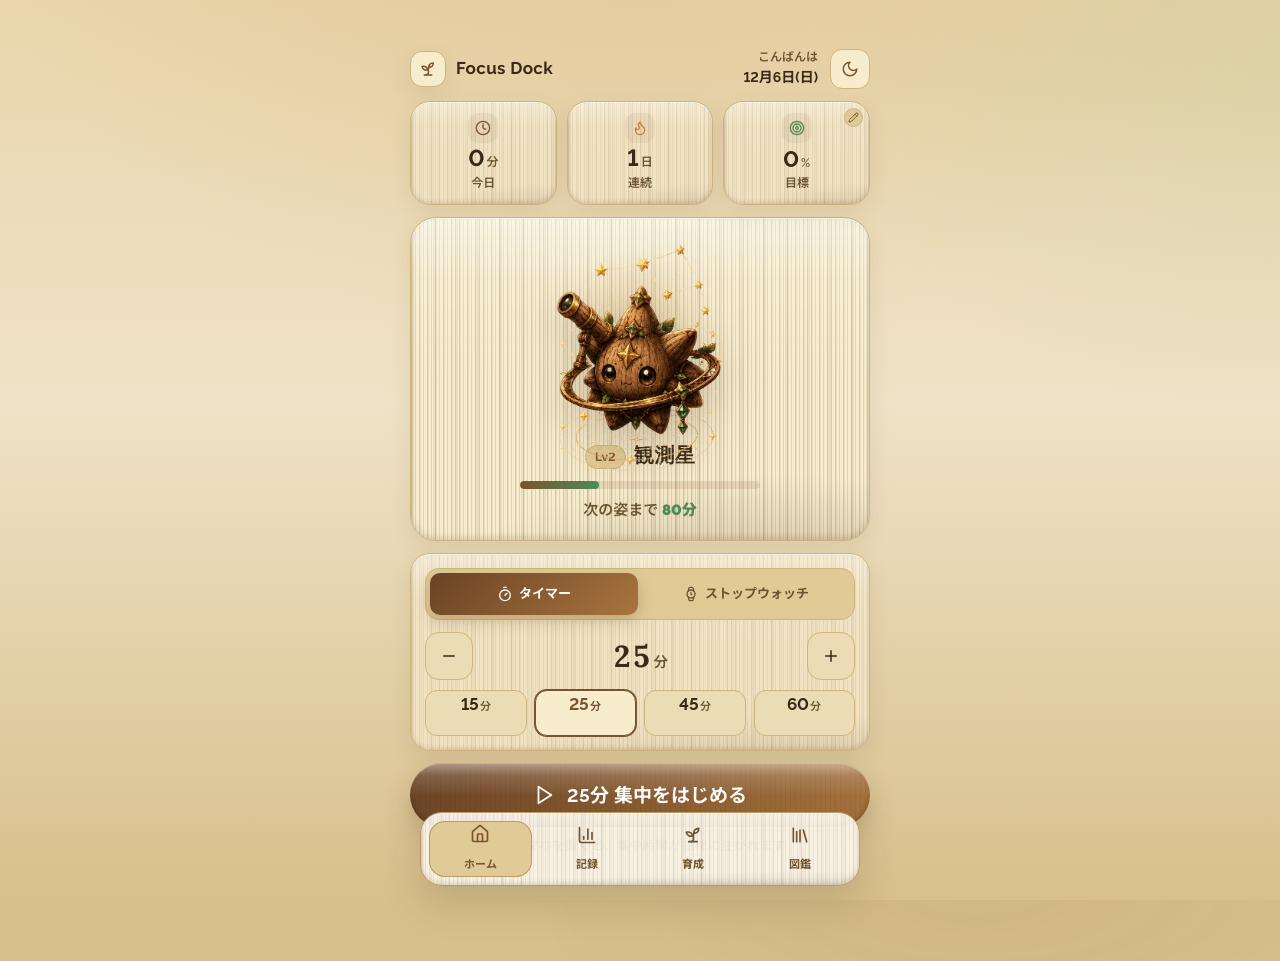
==== focus-dock/index.html @ 152afb9d "Publish Focus Dock" ====
<!doctype html>
<html lang="ja" data-theme="light">
  <head>
    <meta charset="UTF-8" />
    <meta name="viewport" content="width=device-width, initial-scale=1.0, viewport-fit=cover" />
    <meta name="theme-color" content="#F1E6CE" />
    <meta name="color-scheme" content="light" />
    <meta name="description" content="集中するほど相棒が育つ、夜の集中ドック。スマホを置いて、静かな25分をはじめよう。" />
    <title>Focus Dock — 集中するほど、相棒は育つ。</title>
    <script type="module" crossorigin src="./assets/index-DIjpQzdr.js"></script>
    <link rel="stylesheet" crossorigin href="./assets/index-D_54tOlh.css">
  </head>
  <body>
    <div id="root"></div>
  </body>
</html>
---- focus-dock/assets/index-D_54tOlh.css ----
@import"https://fonts.googleapis.com/css2?family=Lora:wght@500;600;700&family=Raleway:wght@400;500;600;700&family=Noto+Sans+JP:wght@400;500;700&display=swap";/*! tailwindcss v4.3.0 | MIT License | https://tailwindcss.com */@layer properties{@supports (((-webkit-hyphens:none)) and (not (margin-trim:inline))) or ((-moz-orient:inline) and (not (color:rgb(from red r g b)))){*,:before,:after,::backdrop{--tw-rotate-x:initial;--tw-rotate-y:initial;--tw-rotate-z:initial;--tw-skew-x:initial;--tw-skew-y:initial;--tw-border-style:solid;--tw-shadow:0 0 #0000;--tw-shadow-color:initial;--tw-shadow-alpha:100%;--tw-inset-shadow:0 0 #0000;--tw-inset-shadow-color:initial;--tw-inset-shadow-alpha:100%;--tw-ring-color:initial;--tw-ring-shadow:0 0 #0000;--tw-inset-ring-color:initial;--tw-inset-ring-shadow:0 0 #0000;--tw-ring-inset:initial;--tw-ring-offset-width:0px;--tw-ring-offset-color:#fff;--tw-ring-offset-shadow:0 0 #0000}}}@layer theme{:root,:host{--font-mono:ui-monospace, SFMono-Regular, Menlo, Monaco, Consolas, "Liberation Mono", "Courier New", monospace;--default-mono-font-family:var(--font-mono)}}@layer base{*,:after,:before,::backdrop{box-sizing:border-box;border:0 solid;margin:0;padding:0}::file-selector-button{box-sizing:border-box;border:0 solid;margin:0;padding:0}html,:host{-webkit-text-size-adjust:100%;-moz-tab-size:4;tab-size:4;font-feature-settings:normal;font-variation-settings:normal;-webkit-tap-highlight-color:transparent;font-family:Raleway,Noto Sans JP,sans-serif;line-height:1.5}hr{height:0;color:inherit;border-top-width:1px}abbr:where([title]){-webkit-text-decoration:underline dotted;text-decoration:underline dotted}h1,h2,h3,h4,h5,h6{font-size:inherit;font-weight:inherit}a{color:inherit;-webkit-text-decoration:inherit;text-decoration:inherit}b,strong{font-weight:bolder}code,kbd,samp,pre{font-family:var(--default-mono-font-family,ui-monospace, SFMono-Regular, Menlo, Monaco, Consolas, "Liberation Mono", "Courier New", monospace);font-feature-settings:var(--default-mono-font-feature-settings,normal);font-variation-settings:var(--default-mono-font-variation-settings,normal);font-size:1em}small{font-size:80%}sub,sup{vertical-align:baseline;font-size:75%;line-height:0;position:relative}sub{bottom:-.25em}sup{top:-.5em}table{text-indent:0;border-color:inherit;border-collapse:collapse}:-moz-focusring{outline:auto}progress{vertical-align:baseline}summary{display:list-item}ol,ul,menu{list-style:none}img,svg,video,canvas,audio,iframe,embed,object{vertical-align:middle;display:block}img,video{max-width:100%;height:auto}button,input,select,optgroup,textarea{font:inherit;font-feature-settings:inherit;font-variation-settings:inherit;letter-spacing:inherit;color:inherit;opacity:1;background-color:#0000;border-radius:0}::file-selector-button{font:inherit;font-feature-settings:inherit;font-variation-settings:inherit;letter-spacing:inherit;color:inherit;opacity:1;background-color:#0000;border-radius:0}:where(select:is([multiple],[size])) optgroup{font-weight:bolder}:where(select:is([multiple],[size])) optgroup option{padding-inline-start:20px}::file-selector-button{margin-inline-end:4px}::placeholder{opacity:1}@supports (not ((-webkit-appearance:-apple-pay-button))) or (contain-intrinsic-size:1px){::placeholder{color:currentColor}@supports (color:color-mix(in lab,red,red)){::placeholder{color:color-mix(in oklab,currentcolor 50%,transparent)}}}textarea{resize:vertical}::-webkit-search-decoration{-webkit-appearance:none}::-webkit-date-and-time-value{min-height:1lh;text-align:inherit}::-webkit-datetime-edit{display:inline-flex}::-webkit-datetime-edit-fields-wrapper{padding:0}::-webkit-datetime-edit{padding-block:0}::-webkit-datetime-edit-year-field{padding-block:0}::-webkit-datetime-edit-month-field{padding-block:0}::-webkit-datetime-edit-day-field{padding-block:0}::-webkit-datetime-edit-hour-field{padding-block:0}::-webkit-datetime-edit-minute-field{padding-block:0}::-webkit-datetime-edit-second-field{padding-block:0}::-webkit-datetime-edit-millisecond-field{padding-block:0}::-webkit-datetime-edit-meridiem-field{padding-block:0}::-webkit-calendar-picker-indicator{line-height:1}:-moz-ui-invalid{box-shadow:none}button,input:where([type=button],[type=reset],[type=submit]){-webkit-appearance:button;-moz-appearance:button;appearance:button}::file-selector-button{-webkit-appearance:button;-moz-appearance:button;appearance:button}::-webkit-inner-spin-button{height:auto}::-webkit-outer-spin-button{height:auto}[hidden]:where(:not([hidden=until-found])){display:none!important}}@layer components;@layer utilities{.fixed{position:fixed}.grid{display:grid}.hidden{display:none}.transform{transform:var(--tw-rotate-x,) var(--tw-rotate-y,) var(--tw-rotate-z,) var(--tw-skew-x,) var(--tw-skew-y,)}.border{border-style:var(--tw-border-style);border-width:1px}.shadow{--tw-shadow:0 1px 3px 0 var(--tw-shadow-color,#0000001a), 0 1px 2px -1px var(--tw-shadow-color,#0000001a);box-shadow:var(--tw-inset-shadow),var(--tw-inset-ring-shadow),var(--tw-ring-offset-shadow),var(--tw-ring-shadow),var(--tw-shadow)}.ring{--tw-ring-shadow:var(--tw-ring-inset,) 0 0 0 calc(1px + var(--tw-ring-offset-width)) var(--tw-ring-color,currentcolor);box-shadow:var(--tw-inset-shadow),var(--tw-inset-ring-shadow),var(--tw-ring-offset-shadow),var(--tw-ring-shadow),var(--tw-shadow)}}:root{color-scheme:light;--bg-top:#e9d6ac;--bg-bottom:#d7c08c;--color-background:#e3d0a2;--color-foreground:#3a2916;--color-muted-foreground:#6c5530;--color-primary:#7c5230;--color-primary-strong:#694325;--color-on-primary:#fff;--color-secondary:#a9743e;--color-accent:#4e8b57;--color-warm:#c8842e;--color-card:#f1e3c2;--color-muted:#e0cb97;--color-surface:#ecdcb6;--color-surface-strong:#f7eccc;--color-border:#cdb47c;--color-border-strong:#b89b62;--color-destructive:#bf4a2e;--color-ring:#7c5230;--card-sheen:#ffffff8c;--carve-shadow:#4a341e29;--wood-gloss:linear-gradient(180deg, #ffffff75 0%, #ffffff26 20%, #fff0 52%);--wood-grain:linear-gradient(180deg, #ffffff4d 0%, #ffffff0f 22%, transparent 48%), repeating-linear-gradient(90deg, #65432117 0 1px, transparent 1px 4px), repeating-linear-gradient(90deg, #6543210d 0 2px, transparent 2px 9px), repeating-linear-gradient(90deg, #78522d0d 0 3px, transparent 3px 20px), radial-gradient(150% 55% at 22% -12%, #fffcf424, transparent 55%), radial-gradient(130% 62% at 86% 114%, #56381a2e, transparent 55%);--wood-grain-strong:linear-gradient(180deg, #ffffff6b 0%, #ffffff1c 20%, transparent 50%), repeating-linear-gradient(90deg, #65432124 0 1px, transparent 1px 4px), repeating-linear-gradient(90deg, #65432114 0 2px, transparent 2px 8px), repeating-linear-gradient(90deg, #78522d17 0 3px, transparent 3px 22px), radial-gradient(160% 55% at 25% -10%, #fffcf42e, transparent 55%), radial-gradient(130% 62% at 80% 114%, #56381a3d, transparent 55%);--tint:#7c523014;--track:#7c523021;--glow-primary:#7c52302e;--glow-accent:#4e8b5738;--glow-warm:#c8842e38;--shadow-soft:0 16px 40px #4a341e2e;--shadow-card:0 8px 22px #5c42261a;--shadow-cta:0 12px 26px #7c523052;--radius-pill:999px;--radius-lg:20px;--radius-xl:26px}[data-theme=dark]{color-scheme:dark;--bg-top:#2a2017;--bg-bottom:#150f09;--color-background:#1c150d;--color-foreground:#f3e7cf;--color-muted-foreground:#bca784;--color-primary:#cfa265;--color-primary-strong:#a9743e;--color-on-primary:#fff;--color-secondary:#c68f4e;--color-accent:#74c06e;--color-warm:#e2a845;--color-card:#2b2117;--color-muted:#342819;--color-surface:#261d14;--color-surface-strong:#38291a;--color-border:#dcb97829;--color-border-strong:#dcb9784d;--color-destructive:#e0734f;--color-ring:#cfa265;--card-sheen:#ffffff0d;--carve-shadow:#0000006b;--wood-gloss:linear-gradient(180deg, #ffeecd3d 0%, #ffeecd14 20%, #ffeecd00 52%);--wood-grain:linear-gradient(180deg, #fff0d21f 0%, #fff0d208 22%, transparent 48%), repeating-linear-gradient(90deg, #e1be7d17 0 1px, transparent 1px 4px), repeating-linear-gradient(90deg, #e1be7d0d 0 2px, transparent 2px 9px), repeating-linear-gradient(90deg, #ebc88c0d 0 3px, transparent 3px 20px), radial-gradient(150% 55% at 22% -12%, #ffe4af14, transparent 55%), radial-gradient(130% 62% at 86% 114%, #00000057, transparent 55%);--wood-grain-strong:linear-gradient(180deg, #fff0d22e 0%, #fff0d20d 20%, transparent 50%), repeating-linear-gradient(90deg, #e1be7d21 0 1px, transparent 1px 4px), repeating-linear-gradient(90deg, #e1be7d14 0 2px, transparent 2px 8px), repeating-linear-gradient(90deg, #ebc88c14 0 3px, transparent 3px 22px), radial-gradient(160% 55% at 25% -10%, #ffe4af21, transparent 55%), radial-gradient(130% 62% at 80% 114%, #00000070, transparent 55%);--tint:#dcb9781a;--track:#dcb97824;--glow-primary:#cfa2653d;--glow-accent:#74c06e42;--glow-warm:#e2a84547;--shadow-soft:0 18px 44px #00000085;--shadow-card:0 10px 26px #0006;--shadow-cta:0 14px 30px #00000075}[data-theme=dark] body{background:radial-gradient(1100px 760px at 50% -12%,#785a324d,transparent 60%),radial-gradient(820px 620px at 100% 6%,#506e4629,transparent 58%),linear-gradient(180deg,var(--bg-top) 0%,#1a130c 45%,var(--bg-bottom) 100%)}[data-theme=dark] body:before{opacity:.55}[data-theme=dark] body:after{opacity:.72;background-image:repeating-linear-gradient(90deg,#0000004d 0,#0000004d 1.5px,#dcb9780d 1.5px,#dcb9780d 3px,#0000 3px,#0000 96px),repeating-linear-gradient(90deg,#dcb9780d 0,#dcb9780d 1px,#0000 1px,#0000 6px),repeating-linear-gradient(90deg,#dcb97808 0,#dcb97808 2px,#0000 2px,#0000 15px)}[data-theme=dark] .image-creature img{filter:drop-shadow(0 12px 22px #0000008c) drop-shadow(0 0 16px var(--glow-warm))}[data-theme=dark] .bottom-nav{background-color:#2b2117e6}[data-theme=dark] .reveal-overlay{background:radial-gradient(120% 120% at 50% 36%,#2f2417,#1a130b 60%,#120d07)}[data-theme=dark] .completion-overlay{background:radial-gradient(120% 120% at 50% 36%,#20281a,#161a0e 60%,#100c06)}[data-theme=dark] .silhouette img{filter:brightness(0)invert();opacity:.5}*{box-sizing:border-box}html{background:var(--bg-bottom);color:var(--color-foreground);text-rendering:geometricprecision;-webkit-font-smoothing:antialiased;font-variant-numeric:lining-nums;font-family:Raleway,Noto Sans JP,sans-serif;line-height:1.55}h1,h2,.focus-timer,.feature-value,.duration-value strong,.completion-amount{font-variant-numeric:lining-nums tabular-nums}body{min-width:320px;min-height:100dvh;color:var(--color-foreground);background:radial-gradient(1100px 760px at 50% -12%,#c8965033,transparent 60%),radial-gradient(820px 620px at 100% 6%,#78a05a1f,transparent 58%),linear-gradient(180deg,var(--bg-top) 0%,#efe2c6 45%,var(--bg-bottom) 100%);background-attachment:fixed;margin:0}body:before{content:"";z-index:-2;pointer-events:none;filter:blur(30px);opacity:.7;background:radial-gradient(40% 38% at 18% 24%,#4e8b5729,#0000 70%),radial-gradient(36% 34% at 84% 16%,#c8842e2e,#0000 70%),radial-gradient(42% 42% at 72% 86%,#7c52301f,#0000 72%);animation:24s ease-in-out infinite alternate auroraDrift;position:fixed;top:-10%;right:-10%;bottom:-10%;left:-10%}body:after{content:"";z-index:-1;pointer-events:none;opacity:.85;background-image:repeating-linear-gradient(90deg,#4a30181a 0,#4a30181a 1.5px,#ffffff0d 1.5px,#ffffff0d 3px,#0000 3px,#0000 96px),repeating-linear-gradient(90deg,#6e4b280d 0,#6e4b280d 1px,#0000 1px,#0000 6px),repeating-linear-gradient(90deg,#6e4b2808 0,#6e4b2808 2px,#0000 2px,#0000 15px);position:fixed;top:0;right:0;bottom:0;left:0}button{font:inherit;color:inherit}button:focus-visible{outline:3px solid var(--color-ring);outline-offset:3px}.app-shell,.focus-home{width:100%;min-height:100svh;color:var(--color-foreground);padding:max(18px,env(safe-area-inset-top)) max(18px,env(safe-area-inset-right)) max(104px,calc(86px + env(safe-area-inset-bottom))) max(18px,env(safe-area-inset-left));position:relative}.screen-stack{max-width:460px;margin:0 auto}.home-layout{grid-template-rows:auto auto 1fr auto auto;gap:12px;min-height:calc(100svh - 240px);display:grid}.top-bar{justify-content:space-between;align-items:center;padding-top:4px;display:flex}.brand{align-items:center;gap:10px;display:inline-flex}.brand-mark{width:36px;height:36px;color:var(--color-primary);background:var(--color-surface-strong);border:1px solid var(--color-border);box-shadow:var(--shadow-card);border-radius:12px;place-items:center;display:grid}.brand-name{letter-spacing:.02em;font-size:1.0625rem;font-weight:700}.top-actions{align-items:center;gap:12px;display:inline-flex}.theme-toggle{cursor:pointer;border:1px solid var(--color-border);background:var(--color-surface-strong);width:40px;height:40px;color:var(--color-primary);border-radius:12px;flex-shrink:0;place-items:center;transition:transform .18s cubic-bezier(.16,1,.3,1),background-color .18s,border-color .18s;display:grid}.theme-toggle:active{transform:scale(.94)}.top-greeting{text-align:right;justify-items:end;gap:1px;display:grid}.top-greeting span{color:var(--color-muted-foreground);font-size:.75rem;font-weight:600}.top-greeting strong{color:var(--color-foreground);font-variant-numeric:lining-nums tabular-nums;font-size:.875rem;font-weight:700}.eyebrow,.stage-caption{color:var(--color-primary);letter-spacing:.16em;text-transform:uppercase;margin:0;font-size:.75rem;font-weight:700}.hero-copy{padding-top:2px}h1,h2{color:var(--color-foreground);letter-spacing:.01em;margin:0;font-family:Lora,serif;line-height:1.18}h1{font-size:clamp(1.85rem,8vw,2.6rem);font-weight:600}h2{font-size:1.4rem;font-weight:600}.page-section{gap:18px;max-width:460px;margin:0 auto;display:grid}.page-head{gap:6px;padding-top:4px;display:grid}.page-title{font-size:clamp(1.6rem,7vw,2.1rem)}.metric,.stat-block,.feature-card,.chart-card,.history-card,.hero-stage,.empty-state,.family-tab,.stage-node{border:1px solid var(--color-border);border-radius:var(--radius-lg);background-color:var(--color-card);background-image:var(--wood-grain);box-shadow:var(--shadow-card),inset 0 1px 0 var(--card-sheen),inset 0 -2px 4px var(--carve-shadow)}.hero-stage{border-radius:var(--radius-xl);background-color:var(--color-surface-strong);background-image:var(--wood-grain-strong);box-shadow:var(--shadow-card),inset 0 1px 0 var(--card-sheen),inset 0 -3px 6px var(--carve-shadow);align-content:center;justify-items:center;gap:14px;padding:20px 18px 18px;display:grid}.home-layout .hero-stage{min-height:226px}.hero-creature-wrap{place-items:center;padding:6px 0 14px;display:grid;position:relative}.hero-glow{z-index:0;background:radial-gradient(closest-side,var(--glow-warm),transparent 72%);filter:blur(8px);opacity:.8;border-radius:50%;animation:6s ease-in-out infinite glowPulse;position:absolute;top:-6%;right:-10%;bottom:8%;left:-10%}.hero-creature-wrap .creature{z-index:1;position:relative}.dock-pedestal{z-index:0;background:radial-gradient(closest-side,#7c52304d,#7c523000 70%);border-radius:50%;width:64%;height:26px;position:absolute;bottom:0;left:50%;transform:translate(-50%)}.dock-pedestal:after{content:"";border:1px solid #7c523052;border-radius:50%;width:78%;height:10px;position:absolute;top:50%;left:50%;transform:translate(-50%,-50%)}.stage-info{text-align:center;justify-items:center;gap:10px;width:100%;display:grid}.stage-info .stage-caption{letter-spacing:.02em;text-transform:none;color:var(--color-foreground);font-family:Lora,serif;font-size:1.25rem;font-weight:600}.stage-progress-meta{color:var(--color-muted-foreground);margin:0;font-size:.9375rem;font-weight:600}.stage-progress-meta strong{color:var(--color-accent);font-variant-numeric:lining-nums tabular-nums}.stage-tone{color:var(--color-muted-foreground);opacity:.9;margin:2px 0 0;font-size:.8125rem}.progress-bar{border-radius:var(--radius-pill);background:var(--track);width:min(100%,240px);height:8px;overflow:hidden}.progress-bar>span{border-radius:inherit;background:linear-gradient(90deg,var(--color-primary),var(--color-accent));height:100%;transition:width .6s cubic-bezier(.16,1,.3,1);display:block}.metric-row{grid-template-columns:repeat(3,minmax(0,1fr));gap:10px;display:grid}.metric{text-align:center;align-content:center;justify-items:center;gap:4px;min-height:82px;padding:11px 8px;display:grid}.metric-icon{background:var(--tint);border-radius:10px;place-items:center;width:30px;height:30px;display:grid}.metric strong{color:var(--color-foreground);font-variant-numeric:lining-nums tabular-nums;font-size:1.45rem;font-weight:700;line-height:1}.metric strong small{color:var(--color-muted-foreground);margin-left:2px;font-size:.75rem;font-weight:600}.metric-label{color:var(--color-muted-foreground);font-size:.75rem;font-weight:600}.metric[data-tone=cool] .metric-icon{color:var(--color-primary)}.metric[data-tone=warm] .metric-icon{color:var(--color-warm)}.metric[data-tone=mint] .metric-icon{color:var(--color-accent)}.metric-editable{cursor:pointer;font:inherit;color:var(--color-foreground);transition:transform .18s cubic-bezier(.16,1,.3,1),border-color .18s,box-shadow .18s;position:relative}.metric-editable:active{transform:scale(.97)}.metric-edit{background:var(--color-muted);border:1px solid var(--color-border);width:19px;height:19px;color:var(--color-muted-foreground);border-radius:50%;place-items:center;display:grid;position:absolute;top:6px;right:6px}.goal-stepper{margin-top:2px}.cta-block{justify-items:center;gap:10px;display:grid}.primary-cta,.secondary-action,.danger-action,.confirm-primary,.quiet-end,.nav-button,.icon-close,.family-tab{cursor:pointer;border:0;transition:transform .2s cubic-bezier(.16,1,.3,1),background-color .2s,box-shadow .2s,border-color .2s}.primary-cta{border-radius:var(--radius-pill);background-color:var(--color-primary-strong);background-image:var(--wood-gloss),repeating-linear-gradient(90deg,#0000000d 0 1px,transparent 1px 5px),linear-gradient(135deg,var(--color-primary-strong),var(--color-secondary));width:100%;min-height:64px;color:var(--color-on-primary);box-shadow:var(--shadow-cta),inset 0 1px #ffffff40,inset 0 -3px 5px #00000038;justify-content:center;align-items:center;gap:12px;font-size:1.1875rem;font-weight:700;display:inline-flex}.primary-cta:active{box-shadow:var(--shadow-card),inset 0 3px 7px #00000052;transform:scale(.98)}.cta-hint{color:var(--color-muted-foreground);align-items:center;gap:6px;margin:0;font-size:.8125rem;font-weight:500;display:inline-flex}.cta-hint svg{color:var(--color-warm)}.focus-home{text-align:center;max-width:520px;padding-bottom:max(24px,env(safe-area-inset-bottom));grid-template-rows:auto 1fr auto;align-items:center;gap:16px;margin:0 auto;display:grid}.focus-top{gap:4px;padding-top:8px;display:grid}.focus-caption{color:var(--color-foreground);margin:0;font-family:Lora,serif;font-size:1.25rem;font-weight:600}.focus-sub{color:var(--color-muted-foreground);margin:0;font-size:.875rem}.focus-center{align-content:center;justify-items:center;gap:22px;display:grid}.focus-creature{place-items:center;display:grid;position:relative}.focus-creature .hero-glow{top:-8%;right:-8%;bottom:-8%;left:-8%}.progress-ring{aspect-ratio:1;width:min(74vw,300px);position:relative}.progress-ring svg{width:100%;height:100%;display:block}.ring-track{stroke:var(--track)}.ring-value{transition:stroke-dashoffset .9s cubic-bezier(.16,1,.3,1)}.progress-ring-center{align-content:center;justify-items:center;gap:2px;display:grid;position:absolute;top:0;right:0;bottom:0;left:0}.focus-remaining-label{letter-spacing:.18em;text-transform:uppercase;color:var(--color-muted-foreground);font-size:.8125rem;font-weight:600}.focus-timer{font-variant-numeric:lining-nums tabular-nums;letter-spacing:.01em;color:var(--color-foreground);font-size:clamp(3rem,17vw,5.25rem);font-weight:700;line-height:1}.focus-total{color:var(--color-muted-foreground);font-variant-numeric:lining-nums tabular-nums;font-size:.9375rem;font-weight:600}.focus-foot{justify-items:center;gap:14px;display:grid}.focus-meta{border-radius:var(--radius-pill);background:var(--color-card);border:1px solid var(--color-border);color:var(--color-muted-foreground);font-variant-numeric:lining-nums tabular-nums;align-items:center;gap:8px;padding:8px 16px;font-size:.9375rem;font-weight:600;display:inline-flex}.focus-meta svg{color:var(--color-primary)}.focus-meta strong{color:var(--color-accent)}.quiet-end{border-radius:var(--radius-pill);border:1px solid var(--color-border-strong);min-height:48px;color:var(--color-foreground);background:0 0;align-items:center;gap:8px;padding:0 22px;font-weight:700;display:inline-flex}.quiet-end:active{transform:scale(.97)}.modal-scrim{z-index:40;-webkit-backdrop-filter:blur(4px);background:#2d201475;align-items:end;padding:16px;animation:.2s ease-out scrimIn;display:grid;position:fixed;top:0;right:0;bottom:0;left:0}.confirm-sheet{border-radius:var(--radius-xl);background-color:var(--color-card);background-image:var(--wood-grain-strong);border:1px solid var(--color-border-strong);width:min(100%,460px);box-shadow:var(--shadow-soft),inset 0 1px 0 var(--card-sheen),inset 0 -3px 6px var(--carve-shadow);gap:22px;margin:0 auto;padding:28px 22px 22px;animation:.28s cubic-bezier(.16,1,.3,1) sheetIn;display:grid;position:relative}.sheet-kicker{color:var(--color-primary);letter-spacing:.04em;margin:0 0 8px;font-size:.8125rem;font-weight:700}.confirm-title{font-size:1.3rem}.icon-close{border-radius:var(--radius-pill);background:var(--color-muted);border:1px solid var(--color-border);width:40px;height:40px;color:var(--color-foreground);place-items:center;display:grid;position:absolute;top:14px;right:14px}.confirm-actions{gap:10px;display:grid}.secondary-action,.danger-action{border-radius:16px;min-height:54px;font-size:1rem;font-weight:700}.secondary-action{background:var(--color-muted);border:1px solid var(--color-border);color:var(--color-foreground)}.danger-action{background:var(--color-destructive);color:#fff}.confirm-primary{background:linear-gradient(135deg,var(--color-primary-strong),var(--color-secondary));color:#fff;min-height:54px;box-shadow:var(--shadow-cta);border-radius:16px;justify-content:center;align-items:center;gap:8px;font-size:1rem;font-weight:700;display:inline-flex}.secondary-action:active,.danger-action:active,.confirm-primary:active{transform:scale(.98)}.toast{left:50%;top:max(16px,calc(env(safe-area-inset-top) + 8px));z-index:50;border-radius:var(--radius-pill);background:var(--color-card);border:1px solid var(--color-border-strong);max-width:min(92vw,420px);box-shadow:var(--shadow-soft);color:var(--color-foreground);text-align:center;align-items:center;gap:10px;padding:12px 18px;font-size:.9375rem;font-weight:600;animation:.32s cubic-bezier(.16,1,.3,1) toastIn;display:inline-flex;position:fixed;transform:translate(-50%)}.toast svg{color:var(--color-accent);flex-shrink:0}.toast strong{color:var(--color-accent);font-variant-numeric:lining-nums tabular-nums}@keyframes toastIn{0%{opacity:0;transform:translate(-50%)translateY(-14px)}to{opacity:1;transform:translate(-50%)translateY(0)}}.feature-card{background-color:var(--color-card);background-image:linear-gradient(135deg,#c8842e29,#4e8b571a),var(--wood-grain);gap:6px;padding:20px;display:grid}.feature-label{color:var(--color-muted-foreground);align-items:center;gap:7px;margin:0;font-size:.8125rem;font-weight:700;display:inline-flex}.feature-label svg{color:var(--color-accent)}.feature-value{color:var(--color-foreground);font-variant-numeric:lining-nums tabular-nums;margin:0;font-family:Lora,serif;font-size:2.75rem;font-weight:700;line-height:1}.feature-value small{color:var(--color-muted-foreground);margin-left:4px;font-family:Raleway,sans-serif;font-size:1rem;font-weight:600}.feature-sub{color:var(--color-muted-foreground);margin:0;font-size:.875rem;font-weight:500}.chart-card,.history-card{gap:14px;padding:18px 16px;display:grid}.chart-head{justify-content:space-between;align-items:baseline;display:flex}.chart-head span{color:var(--color-foreground);font-size:.9375rem;font-weight:700}.chart-head small{color:var(--color-muted-foreground);font-size:.75rem}.chart-grid{grid-template-columns:repeat(7,minmax(0,1fr));align-items:end;gap:6px;min-height:188px;display:grid}.bar-column{place-items:end center;gap:6px;min-width:0;display:grid}.bar-track{border-radius:var(--radius-pill);background:var(--track);align-items:end;width:100%;max-width:26px;height:130px;display:flex;overflow:hidden}.bar-track span{border-radius:var(--radius-pill);background:linear-gradient(180deg,var(--color-secondary),var(--color-primary));width:100%;min-height:4px;transition:height .6s cubic-bezier(.16,1,.3,1)}.bar-track span[data-empty=true]{background:#7c523029;min-height:0}.bar-column[data-today=true] .bar-track span{background:linear-gradient(180deg,#6fb36a,var(--color-accent))}.bar-column strong{color:var(--color-foreground);font-variant-numeric:lining-nums tabular-nums;font-size:.8125rem;font-weight:700}.bar-column[data-today=true] strong{color:var(--color-accent)}.bar-column small{color:var(--color-muted-foreground);font-size:.6875rem;font-weight:600}.bar-column[data-today=true] small{color:var(--color-foreground)}.stat-row{grid-template-columns:repeat(2,minmax(0,1fr));gap:10px;display:grid}.stat-block{align-content:center;gap:8px;min-height:124px;padding:18px;display:grid}.stat-icon{background:var(--tint);border-radius:11px;place-items:center;width:34px;height:34px;display:grid}.stat-block[data-tone=warm] .stat-icon{color:var(--color-warm)}.stat-block[data-tone=cool] .stat-icon{color:var(--color-primary)}.stat-block .stat-label{color:var(--color-muted-foreground);font-size:.8125rem;font-weight:600}.stat-block strong{color:var(--color-foreground);font-variant-numeric:lining-nums tabular-nums;font-size:1.9rem;font-weight:700;line-height:1}.stat-block strong small{color:var(--color-muted-foreground);margin-left:3px;font-size:.875rem;font-weight:600}.history-list{margin:0;padding:0;list-style:none;display:grid}.history-list li{border-bottom:1px solid var(--color-border);min-height:54px;color:var(--color-muted-foreground);grid-template-columns:auto 1fr auto;align-items:center;gap:12px;padding:12px 4px;font-weight:600;display:grid}.history-list li:last-child{border-bottom:0}.history-list strong{color:var(--color-foreground);font-variant-numeric:lining-nums tabular-nums}.history-day{color:var(--color-muted-foreground);font-weight:600}.history-family{color:var(--color-foreground);opacity:.82;text-align:left;white-space:nowrap;text-overflow:ellipsis;font-size:.8125rem;font-weight:600;overflow:hidden}.empty-state{color:var(--color-muted-foreground);align-items:center;gap:12px;padding:18px;font-weight:500;display:flex}.empty-state svg{color:var(--color-primary);flex-shrink:0}.empty-state p{margin:0}.growth-section{gap:18px}.family-picker{grid-template-columns:repeat(3,minmax(0,1fr));gap:10px;display:grid}.family-tab{min-height:112px;color:var(--color-muted-foreground);text-align:center;align-content:center;justify-items:center;gap:8px;padding:12px 6px;font-size:.75rem;font-weight:700;line-height:1.3;display:grid}.family-tab[data-active=true]{border-color:var(--color-primary);background:var(--color-surface-strong);color:var(--color-foreground);box-shadow:var(--shadow-card),0 0 0 1px var(--color-primary)}.family-tab:active{transform:scale(.97)}.stage-road{grid-template-columns:repeat(3,minmax(0,1fr));gap:8px;display:grid;position:relative}.stage-track{background:linear-gradient(90deg,var(--color-accent),var(--color-primary),var(--color-border));opacity:.6;height:2px;position:absolute;top:52px;left:16%;right:16%}.stage-node{z-index:1;text-align:center;align-content:start;justify-items:center;gap:6px;min-height:150px;padding:14px 8px;display:grid;position:relative}.stage-node[data-unlocked=false]{opacity:.6}.stage-node-art{background:var(--color-surface);border:1px solid var(--color-border);border-radius:50%;place-items:center;width:72px;height:72px;display:grid}.stage-node[data-unlocked=true] .stage-node-art{border-color:var(--color-accent);box-shadow:0 0 0 3px #4e8b572e}.stage-node-name{color:var(--color-foreground);font-size:.8125rem;font-weight:700;line-height:1.25}.stage-threshold{color:var(--color-muted-foreground);font-variant-numeric:lining-nums tabular-nums;font-size:.6875rem;font-weight:600}.stage-node-badge{background:var(--tint);width:24px;height:24px;color:var(--color-muted-foreground);border-radius:50%;place-items:center;display:grid}.stage-node[data-unlocked=true] .stage-node-badge{background:var(--color-accent);color:#fff}.bottom-nav{left:50%;bottom:max(14px,env(safe-area-inset-bottom));z-index:30;border:1px solid var(--color-border-strong);background-color:#fcf6eaeb;background-image:var(--wood-grain);width:min(100% - 28px,440px);box-shadow:var(--shadow-soft),inset 0 1px 0 var(--card-sheen),inset 0 -2px 5px var(--carve-shadow);-webkit-backdrop-filter:blur(12px);border-radius:22px;grid-template-columns:repeat(4,minmax(0,1fr));gap:4px;padding:8px;display:grid;position:fixed;transform:translate(-50%)}.nav-button{min-height:56px;color:var(--color-muted-foreground);background:0 0;border-radius:16px;place-items:center;gap:3px;font-size:.6875rem;font-weight:700;display:grid}.nav-icon{place-items:center;transition:transform .2s cubic-bezier(.16,1,.3,1);display:grid}.nav-button[data-active=true]{background:var(--color-muted);color:var(--color-primary);box-shadow:inset 0 0 0 1px var(--color-border-strong)}.nav-button[data-active=true] .nav-icon{transform:translateY(-1px)}.creature{display:block;overflow:visible}.image-creature{place-items:center;margin:0;display:grid;overflow:visible}.image-creature[data-size=small]{width:54px;height:60px}.image-creature[data-size=large]{width:min(45vw,168px);height:min(45vw,168px)}.image-creature[data-size=focus]{width:min(46vw,184px);height:min(46vw,184px)}.image-creature img{object-fit:contain;filter:drop-shadow(0 12px 20px #5a3e2247);transform-origin:50%;width:100%;height:100%;display:block}.image-creature[data-size=large] img,.image-creature[data-size=focus] img{animation:5.6s ease-in-out infinite creatureFloat}.image-creature[data-family=star][data-size=large] img,.image-creature[data-family=star][data-size=focus] img{animation-name:starFloat}.image-creature[data-family=dragon][data-size=large] img,.image-creature[data-family=dragon][data-size=focus] img{animation-name:dragonFloat}.family-tab .image-creature[data-size=small]{width:48px;height:54px}.stage-node-art .image-creature[data-size=small]{width:56px;height:56px}@keyframes creatureFloat{0%,to{transform:translateY(0)scale(1)}50%{transform:translateY(-6px)scale(1.015)}}@keyframes starFloat{0%,to{transform:translateY(0)rotate(-1deg)scale(1)}50%{transform:translateY(-7px)rotate(1.2deg)scale(1.02)}}@keyframes dragonFloat{0%,to{transform:translateY(0)rotate(0)scale(1)}50%{transform:translateY(-5px)rotate(-.6deg)scale(1.012)}}@keyframes glowPulse{0%,to{opacity:.7;transform:scale(1)}50%{opacity:.95;transform:scale(1.05)}}@keyframes auroraDrift{0%{transform:translate(0)scale(1)}50%{transform:translate(-3%,2%)scale(1.06)}to{transform:translate(3%,-2%)scale(1.04)}}@keyframes scrimIn{0%{opacity:0}to{opacity:1}}@keyframes sheetIn{0%{opacity:0;transform:translateY(24px)}to{opacity:1;transform:translateY(0)}}.level-pill{border-radius:var(--radius-pill);background:var(--color-muted);border:1px solid var(--color-border);color:var(--color-primary);letter-spacing:.02em;vertical-align:middle;margin-right:8px;padding:2px 9px;font-family:Raleway,sans-serif;font-size:.75rem;font-weight:700;display:inline-block}.control-card{border:1px solid var(--color-border);border-radius:var(--radius-lg);background-color:var(--color-card);background-image:var(--wood-grain);box-shadow:var(--shadow-card),inset 0 1px 0 var(--card-sheen),inset 0 -2px 4px var(--carve-shadow);gap:12px;padding:14px;display:grid}.segmented{background:var(--color-muted);border:1px solid var(--color-border);border-radius:14px;grid-template-columns:1fr 1fr;gap:4px;padding:4px;display:grid}.segment,.duration-chip{cursor:pointer;transition:transform .18s cubic-bezier(.16,1,.3,1),background-color .18s,color .18s,box-shadow .18s,border-color .18s}.segment{min-height:42px;color:var(--color-muted-foreground);background:0 0;border:0;border-radius:10px;justify-content:center;align-items:center;gap:6px;font-size:.8125rem;font-weight:700;display:inline-flex}.segment[data-active=true]{background:linear-gradient(135deg,var(--color-primary-strong),var(--color-secondary));color:#fff;box-shadow:0 6px 16px #7c52304d}.duration-row{grid-template-columns:repeat(4,1fr);gap:8px;display:grid}.duration-chip{border:1px solid var(--color-border);background:var(--color-surface);min-height:46px;color:var(--color-foreground);font-variant-numeric:lining-nums tabular-nums;border-radius:12px;justify-content:center;align-items:baseline;gap:1px;font-size:1.0625rem;font-weight:700;display:inline-flex}.duration-chip small{color:var(--color-muted-foreground);font-size:.6875rem;font-weight:600}.duration-chip[data-active=true]{border-color:var(--color-primary);background:var(--color-surface-strong);color:var(--color-primary);box-shadow:0 0 0 1px var(--color-primary)}.duration-chip[data-active=true] small{color:var(--color-primary)}@supports (color:color-mix(in lab,red,red)){.duration-chip[data-active=true] small{color:color-mix(in srgb,var(--color-primary) 70%,var(--color-foreground))}}.control-note{min-height:46px;color:var(--color-muted-foreground);justify-content:center;align-items:center;gap:8px;margin:0;font-size:.8125rem;font-weight:600;display:inline-flex}.control-note svg{color:var(--color-accent)}.dex-progress{color:var(--color-muted-foreground);margin:2px 0 0;font-size:.8125rem;font-weight:600}.dex-progress strong{color:var(--color-accent);font-variant-numeric:lining-nums tabular-nums}.dex-grid{grid-template-columns:repeat(2,minmax(0,1fr));gap:12px;display:grid}.dex-card{cursor:pointer;border:1px solid var(--color-border);border-radius:var(--radius-lg);background-color:var(--color-card);background-image:var(--wood-grain);min-height:150px;box-shadow:var(--shadow-card),inset 0 1px 0 var(--card-sheen),inset 0 -2px 4px var(--carve-shadow);color:var(--color-foreground);align-content:center;justify-items:center;gap:8px;padding:16px 12px;transition:transform .2s cubic-bezier(.16,1,.3,1),border-color .2s,box-shadow .2s;display:grid;position:relative}.dex-card:active{transform:scale(.98)}.dex-card[data-unlocked=false]{color:var(--color-muted-foreground);background:var(--color-surface)}.dex-card[data-active=true]{border-color:var(--color-primary);box-shadow:var(--shadow-card),0 0 0 1px var(--color-primary)}.dex-active-tag{border-radius:var(--radius-pill);background:var(--color-accent);color:#fff;padding:3px 9px;font-size:.625rem;font-weight:700;position:absolute;top:10px;right:10px}.dex-art{place-items:center;width:86px;height:86px;display:grid;position:relative}.dex-card[data-unlocked=false] .dex-art .creature{opacity:.72}.dex-lock{background:var(--color-muted);border:1px solid var(--color-border-strong);width:24px;height:24px;color:var(--color-muted-foreground);box-shadow:var(--shadow-card);border-radius:50%;place-items:center;display:grid;position:absolute;bottom:0;right:0}.dex-detail-locked .creature{opacity:.78}.dex-name{text-align:center;font-size:.875rem;font-weight:700;line-height:1.25}.dex-level{color:var(--color-muted-foreground);letter-spacing:.04em;font-size:.6875rem;font-weight:700}.dex-card[data-unlocked=true] .dex-level{color:var(--color-primary)}.dex-foot-note{color:var(--color-muted-foreground);text-align:center;justify-content:center;align-items:center;gap:7px;margin:2px 0 0;font-size:.8125rem;font-weight:500;display:inline-flex}.dex-foot-note svg{color:var(--color-warm);flex-shrink:0}.locked-art{background:var(--tint);border:1px dashed var(--color-border-strong);width:72px;height:72px;color:var(--color-muted-foreground);border-radius:50%;place-items:center;display:grid}.locked-art[data-large=true]{width:150px;height:150px}.unknown-stage{width:100%;height:100%;color:var(--color-muted-foreground);border-radius:50%;place-items:center;font-family:Lora,serif;font-size:1.7rem;font-weight:700;display:grid}.creature-fallback{background:radial-gradient(closest-side,var(--glow-warm),transparent 72%);color:var(--color-primary);border-radius:24px;place-items:center;display:grid}.dex-scrim{align-items:center}.dex-sheet{border-radius:var(--radius-xl);background-color:var(--color-card);background-image:var(--wood-grain-strong);border:1px solid var(--color-border-strong);width:min(100%,440px);max-height:88svh;box-shadow:var(--shadow-soft),inset 0 1px 0 var(--card-sheen),inset 0 -3px 6px var(--carve-shadow);gap:16px;margin:0 auto;padding:26px 20px 22px;animation:.28s cubic-bezier(.16,1,.3,1) sheetIn;display:grid;position:relative;overflow-y:auto}.dex-detail-head{text-align:center;justify-items:center;gap:6px;display:grid}.dex-detail-art{place-items:center;padding:6px 0;display:grid;position:relative}.dex-detail-name{font-family:Lora,serif;font-size:1.3rem}.dex-detail-meta{text-align:center;color:var(--color-muted-foreground);margin:0;font-size:.875rem;font-weight:600}.dex-raise{margin-top:2px}.dex-raise:disabled{opacity:.5;cursor:default;box-shadow:none}.dex-locked-body{text-align:center;justify-items:center;gap:8px;padding:8px 0;display:grid}.dex-locked-title{color:var(--color-muted-foreground);margin:0;font-family:Lora,serif;font-size:1.7rem;font-weight:600}.stage-lore{gap:10px;display:grid}.lore-row{border:1px solid var(--color-border);background-color:var(--color-surface);background-image:var(--wood-grain);box-shadow:inset 0 1px 0 var(--card-sheen),inset 0 -2px 4px var(--carve-shadow);border-radius:16px;grid-template-columns:64px 1fr;align-items:center;gap:12px;padding:12px;display:grid}.lore-row[data-reached=false]{opacity:.6}.lore-art{background:var(--color-card);border:1px solid var(--color-border);border-radius:14px;place-items:center;width:64px;height:64px;display:grid}.lore-art .image-creature[data-size=small]{width:50px;height:50px}.lore-text{gap:3px;min-width:0;display:grid}.lore-head{color:var(--color-foreground);margin:0;font-family:Lora,serif;font-size:1rem;font-weight:700}.lore-head .level-pill{margin-right:6px}.lore-desc{color:var(--color-muted-foreground);margin:0;font-size:.8125rem;line-height:1.55}.reveal-overlay{z-index:60;background:radial-gradient(120% 120% at 50% 36%,#fbf3df,#ead8b4 58%,#d9c497);place-items:center;padding:24px;animation:.36s ease-out revealVeil;display:grid;position:fixed;top:0;right:0;bottom:0;left:0;overflow:hidden}.reveal-sky{pointer-events:none;position:absolute;top:0;right:0;bottom:0;left:0}.reveal-ring{border:1px solid #7c523052;border-radius:50%;width:170px;height:170px;animation:3s ease-out infinite revealRing;position:absolute;top:40%;left:50%;transform:translate(-50%,-50%)scale(.4)}.reveal-ring.r2{animation-delay:1s}.reveal-ring.r3{animation-delay:2s}.reveal-rays{opacity:.55;background:repeating-conic-gradient(#c8842e2e,#c8842e2e 4deg,#0000 4deg,#0000 17deg);width:560px;height:560px;animation:16s linear infinite revealRays;position:absolute;top:40%;left:50%;transform:translate(-50%,-50%);-webkit-mask:radial-gradient(closest-side,#0000 28%,#000 52%,#0000 80%);mask:radial-gradient(closest-side,#0000 28%,#000 52%,#0000 80%)}.reveal-content{z-index:1;text-align:center;justify-items:center;gap:6px;max-width:360px;display:grid;position:relative}.reveal-kicker{color:var(--color-primary);letter-spacing:.08em;align-items:center;gap:8px;margin:0 0 4px;font-size:.9375rem;font-weight:700;animation:.5s ease-out .15s both revealFadeUp;display:inline-flex}.reveal-kicker svg{color:var(--color-warm)}.reveal-art{place-items:center;padding:10px 0;animation:.76s cubic-bezier(.16,1,.3,1) .3s both revealPop;display:grid;position:relative}.reveal-glow{background:radial-gradient(closest-side,var(--glow-warm),transparent 70%);filter:blur(10px);border-radius:50%;animation:4s ease-in-out infinite glowPulse;position:absolute;top:-14%;right:-14%;bottom:-14%;left:-14%}.reveal-name{color:var(--color-foreground);margin:8px 0 0;font-family:Lora,serif;font-size:1.75rem;font-weight:600;animation:.5s ease-out .6s both revealFadeUp}.reveal-family{color:var(--color-accent);margin:0;font-size:.9375rem;font-weight:700;animation:.5s ease-out .72s both revealFadeUp}.reveal-tone{color:var(--color-muted-foreground);margin:4px 0 0;font-size:.875rem;animation:.5s ease-out .84s both revealFadeUp}.reveal-cta{width:auto;margin-top:20px;padding:0 28px;animation:.5s ease-out 1s both revealFadeUp}.image-creature[data-size=reveal]{width:min(58vw,216px);height:min(58vw,216px)}.image-creature[data-size=reveal] img{animation:5.6s ease-in-out infinite creatureFloat}@keyframes revealVeil{0%{opacity:0}to{opacity:1}}@keyframes revealRing{0%{opacity:.7;transform:translate(-50%,-50%)scale(.4)}to{opacity:0;transform:translate(-50%,-50%)scale(2.6)}}@keyframes revealRays{to{transform:translate(-50%,-50%)rotate(360deg)}}@keyframes revealPop{0%{opacity:0;transform:scale(.6)}60%{opacity:1}to{transform:scale(1)}}@keyframes revealFadeUp{0%{opacity:0;transform:translateY(12px)}to{opacity:1;transform:translateY(0)}}@media(prefers-reduced-motion:reduce){.reveal-overlay,.reveal-ring,.reveal-rays,.reveal-kicker,.reveal-art,.reveal-glow,.reveal-name,.reveal-family,.reveal-tone,.reveal-cta{opacity:1!important;animation:none!important;transform:none!important}.reveal-ring{display:none}.reveal-art,.reveal-cta{transform:translate(0)!important}}.duration-config{gap:10px;display:grid}.duration-stepper{grid-template-columns:48px 1fr 48px;align-items:center;gap:10px;display:grid}.step-btn{cursor:pointer;border:1px solid var(--color-border);background:var(--color-surface);width:48px;height:48px;color:var(--color-foreground);border-radius:14px;place-items:center;transition:transform .18s cubic-bezier(.16,1,.3,1),background-color .18s,border-color .18s;display:grid}.step-btn:active{transform:scale(.94)}.step-btn:disabled{opacity:.4;cursor:default}.duration-value{justify-content:center;align-items:baseline;gap:2px;display:inline-flex}.duration-value strong{color:var(--color-foreground);font-variant-numeric:lining-nums tabular-nums;font-family:Lora,serif;font-size:1.9rem;font-weight:700}.duration-value small{color:var(--color-muted-foreground);font-size:.9rem;font-weight:600}.completion-overlay{background:radial-gradient(120% 120% at 50% 36%,#f5f4de,#e6e2bc 58%,#d6d1a2)}.completion-overlay .reveal-ring{border-color:#4e8b576b}.completion-overlay .reveal-rays{background:repeating-conic-gradient(#4e8b572e,#4e8b572e 4deg,#0000 4deg,#0000 17deg)}.completion-overlay .reveal-glow{background:radial-gradient(closest-side,var(--glow-accent),transparent 70%)}.completion-overlay .reveal-kicker,.completion-overlay .reveal-kicker svg{color:var(--color-accent)}.completion-amount{color:var(--color-accent);font-variant-numeric:lining-nums tabular-nums;margin:8px 0 0;font-family:Lora,serif;font-size:2.5rem;font-weight:700;animation:.5s ease-out .55s both revealFadeUp}.completion-amount small{color:var(--color-muted-foreground);margin-left:4px;font-family:Raleway,sans-serif;font-size:1rem;font-weight:600}.selection-content{z-index:1;text-align:center;justify-items:center;gap:6px;width:min(92vw,440px);display:grid;position:relative}.selection-title{color:var(--color-foreground);margin:4px 0 0;font-family:Lora,serif;font-size:1.5rem;font-weight:600;animation:.5s ease-out .2s both revealFadeUp}.selection-carry{color:var(--color-muted-foreground);margin:0;font-size:.875rem;font-weight:600;animation:.5s ease-out .3s both revealFadeUp}.selection-carry strong{color:var(--color-accent)}.selection-grid{grid-template-columns:repeat(3,minmax(0,1fr));gap:12px;width:100%;margin-top:16px;animation:.5s ease-out .4s both revealFadeUp;display:grid}.selection-card{cursor:pointer;border:1px solid var(--color-border);border-radius:var(--radius-lg);background:var(--color-surface-strong);min-height:112px;box-shadow:var(--shadow-card);place-items:center;padding:14px 8px;transition:transform .2s cubic-bezier(.16,1,.3,1),border-color .2s,box-shadow .2s;display:grid;position:relative}.selection-card:hover{border-color:var(--color-primary);box-shadow:var(--shadow-card),0 0 0 1px var(--color-primary)}.selection-card:active{transform:scale(.96)}.selection-q{color:var(--color-muted-foreground);font-family:Lora,serif;font-size:1rem;font-weight:700;position:absolute;bottom:8px;right:10px}.silhouette{place-items:center;width:72px;height:72px;margin:0;display:grid}.silhouette img{object-fit:contain;filter:brightness(0)saturate(0);opacity:.62;width:100%;height:100%;transition:opacity .2s}.selection-card:hover .silhouette img,.selection-card:active .silhouette img{opacity:.85}.silhouette-fallback{background:var(--tint);border:1px dashed var(--color-border-strong);width:72px;height:72px;color:var(--color-muted-foreground);border-radius:50%;place-items:center;display:grid}.selection-note{color:var(--color-muted-foreground);margin:16px 0 0;font-size:.8125rem;animation:.5s ease-out .5s both revealFadeUp}@media(max-width:360px){.metric-row,.family-picker{gap:7px}.metric{padding-inline:5px}.primary-cta{font-size:1.0625rem}}@media(min-width:720px){.app-shell,.focus-home{padding-top:44px}}@media(prefers-reduced-motion:reduce){*,:before,:after{scroll-behavior:auto!important;transition-duration:1ms!important;animation-duration:1ms!important;animation-iteration-count:1!important}body:before,.hero-glow,.image-creature img,.ring-value{animation:none!important}}@property --tw-rotate-x{syntax:"*";inherits:false}@property --tw-rotate-y{syntax:"*";inherits:false}@property --tw-rotate-z{syntax:"*";inherits:false}@property --tw-skew-x{syntax:"*";inherits:false}@property --tw-skew-y{syntax:"*";inherits:false}@property --tw-border-style{syntax:"*";inherits:false;initial-value:solid}@property --tw-shadow{syntax:"*";inherits:false;initial-value:0 0 #0000}@property --tw-shadow-color{syntax:"*";inherits:false}@property --tw-shadow-alpha{syntax:"<percentage>";inherits:false;initial-value:100%}@property --tw-inset-shadow{syntax:"*";inherits:false;initial-value:0 0 #0000}@property --tw-inset-shadow-color{syntax:"*";inherits:false}@property --tw-inset-shadow-alpha{syntax:"<percentage>";inherits:false;initial-value:100%}@property --tw-ring-color{syntax:"*";inherits:false}@property --tw-ring-shadow{syntax:"*";inherits:false;initial-value:0 0 #0000}@property --tw-inset-ring-color{syntax:"*";inherits:false}@property --tw-inset-ring-shadow{syntax:"*";inherits:false;initial-value:0 0 #0000}@property --tw-ring-inset{syntax:"*";inherits:false}@property --tw-ring-offset-width{syntax:"<length>";inherits:false;initial-value:0}@property --tw-ring-offset-color{syntax:"*";inherits:false;initial-value:#fff}@property --tw-ring-offset-shadow{syntax:"*";inherits:false;initial-value:0 0 #0000}
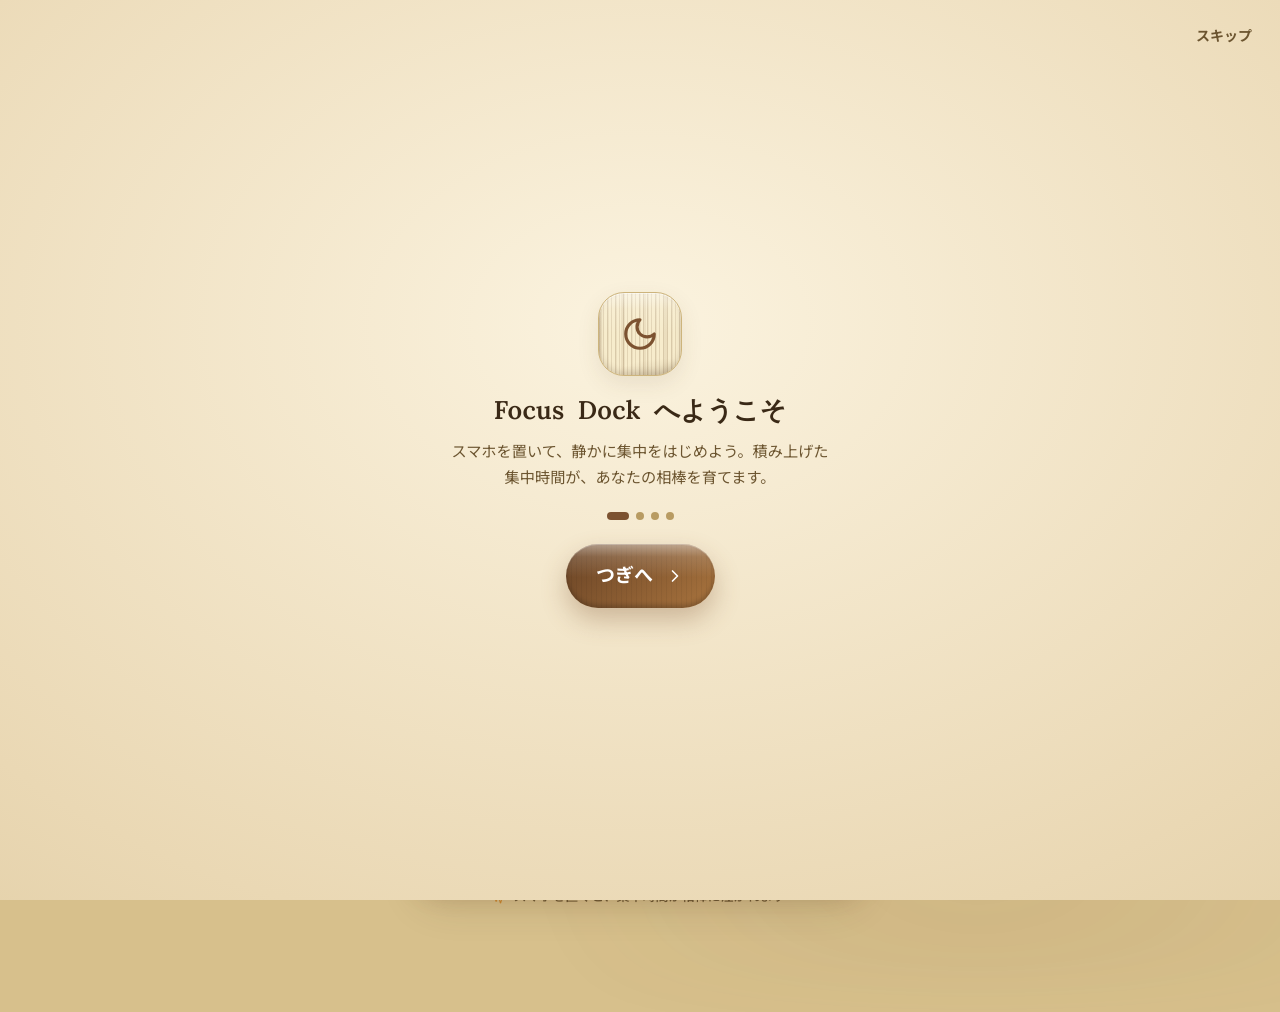
==== commit e8bb59aa: "Deploy Focus Dock update" ====
--- a/focus-dock/index.html
+++ b/focus-dock/index.html
@@ -5,12 +5,17 @@
     <meta name="viewport" content="width=device-width, initial-scale=1.0, viewport-fit=cover" />
     <meta name="theme-color" content="#F1E6CE" />
     <meta name="color-scheme" content="light" />
-    <meta name="description" content="集中するほど相棒が育つ、夜の集中ドック。スマホを置いて、静かな25分をはじめよう。" />
-    <title>Focus Dock — 集中するほど、相棒は育つ。</title>
-    <script type="module" crossorigin src="./assets/index-DIjpQzdr.js"></script>
-    <link rel="stylesheet" crossorigin href="./assets/index-D_54tOlh.css">
+    <link rel="preconnect" href="https://fonts.googleapis.com" />
+    <link rel="preconnect" href="https://fonts.gstatic.com" crossorigin />
+    <meta
+      name="description"
+      content="&#x96C6;&#x4E2D;&#x3059;&#x308B;&#x307B;&#x3069;&#x76F8;&#x68D2;&#x304C;&#x80B2;&#x3064;&#x3001;&#x591C;&#x306E;&#x96C6;&#x4E2D;&#x30C9;&#x30C3;&#x30AF;&#x3002;&#x30B9;&#x30DE;&#x30DB;&#x3092;&#x7F6E;&#x3044;&#x3066;&#x3001;&#x9759;&#x304B;&#x306A;25&#x5206;&#x3092;&#x306F;&#x3058;&#x3081;&#x3088;&#x3046;&#x3002;"
+    />
+    <title>Focus Dock - &#x96C6;&#x4E2D;&#x3059;&#x308B;&#x307B;&#x3069;&#x3001;&#x76F8;&#x68D2;&#x304C;&#x80B2;&#x3064;</title>
+    <script type="module" crossorigin src="./assets/index-DC1zIB7B.js"></script>
+    <link rel="stylesheet" crossorigin href="./assets/index-BAvTdEIh.css">
   </head>
   <body>
     <div id="root"></div>
   </body>
-</html>
+</html>
--- a/focus-dock/assets/index-BAvTdEIh.css
+++ b/focus-dock/assets/index-BAvTdEIh.css
@@ -0,0 +1 @@
+@import"https://fonts.googleapis.com/css2?family=Lora:wght@500;600;700&family=Raleway:wght@400;500;600;700&family=Noto+Sans+JP:wght@400;500;700&display=swap";/*! tailwindcss v4.3.0 | MIT License | https://tailwindcss.com */@layer properties{@supports (((-webkit-hyphens:none)) and (not (margin-trim:inline))) or ((-moz-orient:inline) and (not (color:rgb(from red r g b)))){*,:before,:after,::backdrop{--tw-rotate-x:initial;--tw-rotate-y:initial;--tw-rotate-z:initial;--tw-skew-x:initial;--tw-skew-y:initial;--tw-border-style:solid;--tw-shadow:0 0 #0000;--tw-shadow-color:initial;--tw-shadow-alpha:100%;--tw-inset-shadow:0 0 #0000;--tw-inset-shadow-color:initial;--tw-inset-shadow-alpha:100%;--tw-ring-color:initial;--tw-ring-shadow:0 0 #0000;--tw-inset-ring-color:initial;--tw-inset-ring-shadow:0 0 #0000;--tw-ring-inset:initial;--tw-ring-offset-width:0px;--tw-ring-offset-color:#fff;--tw-ring-offset-shadow:0 0 #0000;--tw-blur:initial;--tw-brightness:initial;--tw-contrast:initial;--tw-grayscale:initial;--tw-hue-rotate:initial;--tw-invert:initial;--tw-opacity:initial;--tw-saturate:initial;--tw-sepia:initial;--tw-drop-shadow:initial;--tw-drop-shadow-color:initial;--tw-drop-shadow-alpha:100%;--tw-drop-shadow-size:initial}}}@layer theme{:root,:host{--font-mono:ui-monospace, SFMono-Regular, Menlo, Monaco, Consolas, "Liberation Mono", "Courier New", monospace;--default-transition-duration:.15s;--default-transition-timing-function:cubic-bezier(.4, 0, .2, 1);--default-mono-font-family:var(--font-mono)}}@layer base{*,:after,:before,::backdrop{box-sizing:border-box;border:0 solid;margin:0;padding:0}::file-selector-button{box-sizing:border-box;border:0 solid;margin:0;padding:0}html,:host{-webkit-text-size-adjust:100%;-moz-tab-size:4;tab-size:4;font-feature-settings:normal;font-variation-settings:normal;-webkit-tap-highlight-color:transparent;font-family:Raleway,Noto Sans JP,sans-serif;line-height:1.5}hr{height:0;color:inherit;border-top-width:1px}abbr:where([title]){-webkit-text-decoration:underline dotted;text-decoration:underline dotted}h1,h2,h3,h4,h5,h6{font-size:inherit;font-weight:inherit}a{color:inherit;-webkit-text-decoration:inherit;text-decoration:inherit}b,strong{font-weight:bolder}code,kbd,samp,pre{font-family:var(--default-mono-font-family,ui-monospace, SFMono-Regular, Menlo, Monaco, Consolas, "Liberation Mono", "Courier New", monospace);font-feature-settings:var(--default-mono-font-feature-settings,normal);font-variation-settings:var(--default-mono-font-variation-settings,normal);font-size:1em}small{font-size:80%}sub,sup{vertical-align:baseline;font-size:75%;line-height:0;position:relative}sub{bottom:-.25em}sup{top:-.5em}table{text-indent:0;border-color:inherit;border-collapse:collapse}:-moz-focusring{outline:auto}progress{vertical-align:baseline}summary{display:list-item}ol,ul,menu{list-style:none}img,svg,video,canvas,audio,iframe,embed,object{vertical-align:middle;display:block}img,video{max-width:100%;height:auto}button,input,select,optgroup,textarea{font:inherit;font-feature-settings:inherit;font-variation-settings:inherit;letter-spacing:inherit;color:inherit;opacity:1;background-color:#0000;border-radius:0}::file-selector-button{font:inherit;font-feature-settings:inherit;font-variation-settings:inherit;letter-spacing:inherit;color:inherit;opacity:1;background-color:#0000;border-radius:0}:where(select:is([multiple],[size])) optgroup{font-weight:bolder}:where(select:is([multiple],[size])) optgroup option{padding-inline-start:20px}::file-selector-button{margin-inline-end:4px}::placeholder{opacity:1}@supports (not ((-webkit-appearance:-apple-pay-button))) or (contain-intrinsic-size:1px){::placeholder{color:currentColor}@supports (color:color-mix(in lab,red,red)){::placeholder{color:color-mix(in oklab,currentcolor 50%,transparent)}}}textarea{resize:vertical}::-webkit-search-decoration{-webkit-appearance:none}::-webkit-date-and-time-value{min-height:1lh;text-align:inherit}::-webkit-datetime-edit{display:inline-flex}::-webkit-datetime-edit-fields-wrapper{padding:0}::-webkit-datetime-edit{padding-block:0}::-webkit-datetime-edit-year-field{padding-block:0}::-webkit-datetime-edit-month-field{padding-block:0}::-webkit-datetime-edit-day-field{padding-block:0}::-webkit-datetime-edit-hour-field{padding-block:0}::-webkit-datetime-edit-minute-field{padding-block:0}::-webkit-datetime-edit-second-field{padding-block:0}::-webkit-datetime-edit-millisecond-field{padding-block:0}::-webkit-datetime-edit-meridiem-field{padding-block:0}::-webkit-calendar-picker-indicator{line-height:1}:-moz-ui-invalid{box-shadow:none}button,input:where([type=button],[type=reset],[type=submit]){-webkit-appearance:button;-moz-appearance:button;appearance:button}::file-selector-button{-webkit-appearance:button;-moz-appearance:button;appearance:button}::-webkit-inner-spin-button{height:auto}::-webkit-outer-spin-button{height:auto}[hidden]:where(:not([hidden=until-found])){display:none!important}}@layer components;@layer utilities{.visible{visibility:visible}.fixed{position:fixed}.static{position:static}.grid{display:grid}.hidden{display:none}.transform{transform:var(--tw-rotate-x,) var(--tw-rotate-y,) var(--tw-rotate-z,) var(--tw-skew-x,) var(--tw-skew-y,)}.resize{resize:both}.rounded{border-radius:.25rem}.border{border-style:var(--tw-border-style);border-width:1px}.shadow{--tw-shadow:0 1px 3px 0 var(--tw-shadow-color,#0000001a), 0 1px 2px -1px var(--tw-shadow-color,#0000001a);box-shadow:var(--tw-inset-shadow),var(--tw-inset-ring-shadow),var(--tw-ring-offset-shadow),var(--tw-ring-shadow),var(--tw-shadow)}.ring{--tw-ring-shadow:var(--tw-ring-inset,) 0 0 0 calc(1px + var(--tw-ring-offset-width)) var(--tw-ring-color,currentcolor);box-shadow:var(--tw-inset-shadow),var(--tw-inset-ring-shadow),var(--tw-ring-offset-shadow),var(--tw-ring-shadow),var(--tw-shadow)}.blur{--tw-blur:blur(8px);filter:var(--tw-blur,) var(--tw-brightness,) var(--tw-contrast,) var(--tw-grayscale,) var(--tw-hue-rotate,) var(--tw-invert,) var(--tw-saturate,) var(--tw-sepia,) var(--tw-drop-shadow,)}.transition{transition-property:color,background-color,border-color,outline-color,text-decoration-color,fill,stroke,--tw-gradient-from,--tw-gradient-via,--tw-gradient-to,opacity,box-shadow,transform,translate,scale,rotate,filter,-webkit-backdrop-filter,backdrop-filter,display,content-visibility,overlay,pointer-events;transition-timing-function:var(--tw-ease,var(--default-transition-timing-function));transition-duration:var(--tw-duration,var(--default-transition-duration))}.transition\!{transition-property:color,background-color,border-color,outline-color,text-decoration-color,fill,stroke,--tw-gradient-from,--tw-gradient-via,--tw-gradient-to,opacity,box-shadow,transform,translate,scale,rotate,filter,-webkit-backdrop-filter,backdrop-filter,display,content-visibility,overlay,pointer-events!important;transition-timing-function:var(--tw-ease,var(--default-transition-timing-function))!important;transition-duration:var(--tw-duration,var(--default-transition-duration))!important}}:root{color-scheme:light;--bg-top:#e9d6ac;--bg-bottom:#d7c08c;--color-background:#e3d0a2;--color-foreground:#3a2916;--color-muted-foreground:#6c5530;--color-primary:#7c5230;--color-primary-strong:#694325;--color-on-primary:#fff;--color-secondary:#a9743e;--color-accent:#4e8b57;--color-warm:#c8842e;--color-card:#f1e3c2;--color-muted:#e0cb97;--color-surface:#ecdcb6;--color-surface-strong:#f7eccc;--color-border:#cdb47c;--color-border-strong:#b89b62;--color-destructive:#bf4a2e;--color-ring:#7c5230;--card-sheen:#ffffff8c;--carve-shadow:#4a341e29;--wood-gloss:linear-gradient(180deg, #ffffff75 0%, #ffffff26 20%, #fff0 52%);--wood-grain:linear-gradient(180deg, #ffffff4d 0%, #ffffff0f 22%, transparent 48%), repeating-linear-gradient(90deg, #65432117 0 1px, transparent 1px 4px), repeating-linear-gradient(90deg, #6543210d 0 2px, transparent 2px 9px), repeating-linear-gradient(90deg, #78522d0d 0 3px, transparent 3px 20px), radial-gradient(150% 55% at 22% -12%, #fffcf424, transparent 55%), radial-gradient(130% 62% at 86% 114%, #56381a2e, transparent 55%);--wood-grain-strong:linear-gradient(180deg, #ffffff6b 0%, #ffffff1c 20%, transparent 50%), repeating-linear-gradient(90deg, #65432124 0 1px, transparent 1px 4px), repeating-linear-gradient(90deg, #65432114 0 2px, transparent 2px 8px), repeating-linear-gradient(90deg, #78522d17 0 3px, transparent 3px 22px), radial-gradient(160% 55% at 25% -10%, #fffcf42e, transparent 55%), radial-gradient(130% 62% at 80% 114%, #56381a3d, transparent 55%);--tint:#7c523014;--track:#7c523021;--glow-primary:#7c52302e;--glow-accent:#4e8b5738;--glow-warm:#c8842e38;--shadow-soft:0 16px 40px #4a341e2e;--shadow-card:0 8px 22px #5c42261a;--shadow-cta:0 12px 26px #7c523052;--radius-pill:999px;--radius-lg:20px;--radius-xl:26px}[data-theme=dark]{color-scheme:dark;--bg-top:#2a2017;--bg-bottom:#150f09;--color-background:#1c150d;--color-foreground:#f3e7cf;--color-muted-foreground:#bca784;--color-primary:#cfa265;--color-primary-strong:#a9743e;--color-on-primary:#fff;--color-secondary:#c68f4e;--color-accent:#74c06e;--color-warm:#e2a845;--color-card:#2b2117;--color-muted:#342819;--color-surface:#261d14;--color-surface-strong:#38291a;--color-border:#dcb97829;--color-border-strong:#dcb9784d;--color-destructive:#e0734f;--color-ring:#cfa265;--card-sheen:#ffffff0d;--carve-shadow:#0000006b;--wood-gloss:linear-gradient(180deg, #ffeecd3d 0%, #ffeecd14 20%, #ffeecd00 52%);--wood-grain:linear-gradient(180deg, #fff0d21f 0%, #fff0d208 22%, transparent 48%), repeating-linear-gradient(90deg, #e1be7d17 0 1px, transparent 1px 4px), repeating-linear-gradient(90deg, #e1be7d0d 0 2px, transparent 2px 9px), repeating-linear-gradient(90deg, #ebc88c0d 0 3px, transparent 3px 20px), radial-gradient(150% 55% at 22% -12%, #ffe4af14, transparent 55%), radial-gradient(130% 62% at 86% 114%, #00000057, transparent 55%);--wood-grain-strong:linear-gradient(180deg, #fff0d22e 0%, #fff0d20d 20%, transparent 50%), repeating-linear-gradient(90deg, #e1be7d21 0 1px, transparent 1px 4px), repeating-linear-gradient(90deg, #e1be7d14 0 2px, transparent 2px 8px), repeating-linear-gradient(90deg, #ebc88c14 0 3px, transparent 3px 22px), radial-gradient(160% 55% at 25% -10%, #ffe4af21, transparent 55%), radial-gradient(130% 62% at 80% 114%, #00000070, transparent 55%);--tint:#dcb9781a;--track:#dcb97824;--glow-primary:#cfa2653d;--glow-accent:#74c06e42;--glow-warm:#e2a84547;--shadow-soft:0 18px 44px #00000085;--shadow-card:0 10px 26px #0006;--shadow-cta:0 14px 30px #00000075}[data-theme=dark] body{background:radial-gradient(1100px 760px at 50% -12%,#785a324d,transparent 60%),radial-gradient(820px 620px at 100% 6%,#506e4629,transparent 58%),linear-gradient(180deg,var(--bg-top) 0%,#1a130c 45%,var(--bg-bottom) 100%)}[data-theme=dark] body:before{opacity:.55}[data-theme=dark] body:after{opacity:.72;background-image:repeating-linear-gradient(90deg,#0000004d 0,#0000004d 1.5px,#dcb9780d 1.5px,#dcb9780d 3px,#0000 3px,#0000 96px),repeating-linear-gradient(90deg,#dcb9780d 0,#dcb9780d 1px,#0000 1px,#0000 6px),repeating-linear-gradient(90deg,#dcb97808 0,#dcb97808 2px,#0000 2px,#0000 15px)}[data-theme=dark] .image-creature img{filter:drop-shadow(0 12px 22px #0000008c) drop-shadow(0 0 16px var(--glow-warm))}[data-theme=dark] .bottom-nav{background-color:#2b2117e6}[data-theme=dark] .reveal-overlay{background:radial-gradient(120% 120% at 50% 36%,#2f2417,#1a130b 60%,#120d07)}[data-theme=dark] .completion-overlay{background:radial-gradient(120% 120% at 50% 36%,#20281a,#161a0e 60%,#100c06)}[data-theme=dark] .silhouette img{filter:brightness(0)invert();opacity:.5}*{box-sizing:border-box}html{background:var(--bg-bottom);color:var(--color-foreground);text-rendering:geometricprecision;-webkit-font-smoothing:antialiased;font-variant-numeric:lining-nums;font-family:Raleway,Noto Sans JP,sans-serif;line-height:1.55}h1,h2,.focus-timer,.feature-value,.duration-value strong,.completion-amount{font-variant-numeric:lining-nums tabular-nums}body{min-width:320px;min-height:100dvh;color:var(--color-foreground);background:radial-gradient(1100px 760px at 50% -12%,#c8965033,transparent 60%),radial-gradient(820px 620px at 100% 6%,#78a05a1f,transparent 58%),linear-gradient(180deg,var(--bg-top) 0%,#efe2c6 45%,var(--bg-bottom) 100%);background-attachment:fixed;margin:0}body:before{content:"";z-index:-2;pointer-events:none;filter:blur(30px);opacity:.7;background:radial-gradient(40% 38% at 18% 24%,#4e8b5729,#0000 70%),radial-gradient(36% 34% at 84% 16%,#c8842e2e,#0000 70%),radial-gradient(42% 42% at 72% 86%,#7c52301f,#0000 72%);animation:24s ease-in-out infinite alternate auroraDrift;position:fixed;top:-10%;right:-10%;bottom:-10%;left:-10%}body:after{content:"";z-index:-1;pointer-events:none;opacity:.85;background-image:repeating-linear-gradient(90deg,#4a30181a 0,#4a30181a 1.5px,#ffffff0d 1.5px,#ffffff0d 3px,#0000 3px,#0000 96px),repeating-linear-gradient(90deg,#6e4b280d 0,#6e4b280d 1px,#0000 1px,#0000 6px),repeating-linear-gradient(90deg,#6e4b2808 0,#6e4b2808 2px,#0000 2px,#0000 15px);position:fixed;top:0;right:0;bottom:0;left:0}button{font:inherit;color:inherit;touch-action:manipulation;-webkit-tap-highlight-color:transparent}button:focus-visible{outline:3px solid var(--color-ring);outline-offset:3px}.app-shell,.focus-home{width:100%;min-height:100svh;color:var(--color-foreground);padding:max(18px,env(safe-area-inset-top)) max(18px,env(safe-area-inset-right)) max(104px,calc(86px + env(safe-area-inset-bottom))) max(18px,env(safe-area-inset-left));position:relative}.screen-stack{max-width:460px;margin:0 auto}.home-layout{grid-template-rows:auto auto 1fr auto auto;gap:12px;min-height:calc(100svh - 240px);display:grid}.top-bar{justify-content:space-between;align-items:center;padding-top:4px;display:flex}.brand{align-items:center;gap:10px;display:inline-flex}.brand-mark{width:36px;height:36px;color:var(--color-primary);background:var(--color-surface-strong);border:1px solid var(--color-border);box-shadow:var(--shadow-card);border-radius:12px;place-items:center;display:grid}.brand-name{letter-spacing:.02em;font-size:1.0625rem;font-weight:700}.top-actions{align-items:center;gap:8px;display:inline-flex}.theme-toggle{cursor:pointer;border:1px solid var(--color-border);background:var(--color-surface-strong);width:44px;height:44px;color:var(--color-primary);border-radius:12px;flex-shrink:0;place-items:center;transition:transform .18s cubic-bezier(.16,1,.3,1),background-color .18s,border-color .18s;display:grid}.theme-toggle:active{transform:scale(.94)}.top-greeting{text-align:right;justify-items:end;gap:1px;display:grid}.top-greeting span{color:var(--color-muted-foreground);font-size:.75rem;font-weight:600}.top-greeting strong{color:var(--color-foreground);font-variant-numeric:lining-nums tabular-nums;font-size:.875rem;font-weight:700}.eyebrow,.stage-caption{color:var(--color-primary);letter-spacing:.16em;text-transform:uppercase;margin:0;font-size:.75rem;font-weight:700}.hero-copy{padding-top:2px}h1,h2{color:var(--color-foreground);letter-spacing:.01em;margin:0;font-family:Lora,serif;line-height:1.18}h1{font-size:clamp(1.85rem,8vw,2.6rem);font-weight:600}h2{font-size:1.4rem;font-weight:600}.page-section{gap:18px;max-width:460px;margin:0 auto;display:grid}.page-head{gap:6px;padding-top:4px;display:grid}.page-title{font-size:clamp(1.6rem,7vw,2.1rem)}.metric,.stat-block,.feature-card,.chart-card,.history-card,.hero-stage,.empty-state,.family-tab,.stage-node{border:1px solid var(--color-border);border-radius:var(--radius-lg);background-color:var(--color-card);background-image:var(--wood-grain);box-shadow:var(--shadow-card),inset 0 1px 0 var(--card-sheen),inset 0 -2px 4px var(--carve-shadow)}.hero-stage{border-radius:var(--radius-xl);background-color:var(--color-surface-strong);background-image:var(--wood-grain-strong);box-shadow:var(--shadow-card),inset 0 1px 0 var(--card-sheen),inset 0 -3px 6px var(--carve-shadow);align-content:center;justify-items:center;gap:14px;padding:20px 18px 18px;display:grid}.home-layout .hero-stage{min-height:226px}.hero-creature-wrap{place-items:center;padding:6px 0 14px;display:grid;position:relative}.hero-glow{z-index:0;background:radial-gradient(closest-side,var(--glow-warm),transparent 72%);filter:blur(8px);opacity:.8;border-radius:50%;animation:6s ease-in-out infinite glowPulse;position:absolute;top:-6%;right:-10%;bottom:8%;left:-10%}.hero-creature-wrap .creature{z-index:1;position:relative}.dock-pedestal{z-index:0;background:radial-gradient(closest-side,#7c52304d,#7c523000 70%);border-radius:50%;width:64%;height:26px;position:absolute;bottom:0;left:50%;transform:translate(-50%)}.dock-pedestal:after{content:"";border:1px solid #7c523052;border-radius:50%;width:78%;height:10px;position:absolute;top:50%;left:50%;transform:translate(-50%,-50%)}.stage-info{text-align:center;justify-items:center;gap:10px;width:100%;display:grid}.stage-info .stage-caption{letter-spacing:.02em;text-transform:none;color:var(--color-foreground);font-family:Lora,serif;font-size:1.25rem;font-weight:600}.stage-progress-meta{color:var(--color-muted-foreground);margin:0;font-size:.9375rem;font-weight:600}.stage-progress-meta strong{color:var(--color-accent);font-variant-numeric:lining-nums tabular-nums}.stage-tone{color:var(--color-muted-foreground);opacity:.9;margin:2px 0 0;font-size:.8125rem}.progress-bar{border-radius:var(--radius-pill);background:var(--track);width:min(100%,240px);height:8px;overflow:hidden}.progress-bar>span{border-radius:inherit;background:linear-gradient(90deg,var(--color-primary),var(--color-accent));height:100%;transition:width .6s cubic-bezier(.16,1,.3,1);display:block}.metric-row{grid-template-columns:repeat(3,minmax(0,1fr));gap:10px;display:grid}.metric{text-align:center;align-content:center;justify-items:center;gap:4px;min-height:82px;padding:11px 8px;display:grid}.metric-icon{background:var(--tint);border-radius:10px;place-items:center;width:30px;height:30px;display:grid}.metric strong{color:var(--color-foreground);font-variant-numeric:lining-nums tabular-nums;font-size:1.45rem;font-weight:700;line-height:1}.metric strong small{color:var(--color-muted-foreground);margin-left:2px;font-size:.75rem;font-weight:600}.metric-label{color:var(--color-muted-foreground);font-size:.75rem;font-weight:600}.metric[data-tone=cool] .metric-icon{color:var(--color-primary)}.metric[data-tone=warm] .metric-icon{color:var(--color-warm)}.metric[data-tone=mint] .metric-icon{color:var(--color-accent)}.metric-editable{cursor:pointer;font:inherit;color:var(--color-foreground);transition:transform .18s cubic-bezier(.16,1,.3,1),border-color .18s,box-shadow .18s;position:relative}.metric-editable:active{transform:scale(.97)}.metric-edit{background:var(--color-muted);border:1px solid var(--color-border);width:19px;height:19px;color:var(--color-muted-foreground);border-radius:50%;place-items:center;display:grid;position:absolute;top:6px;right:6px}.goal-stepper{margin-top:2px}.cta-block{justify-items:center;gap:10px;display:grid}.primary-cta,.secondary-action,.danger-action,.confirm-primary,.quiet-end,.nav-button,.icon-close,.family-tab{cursor:pointer;border:0;transition:transform .2s cubic-bezier(.16,1,.3,1),background-color .2s,box-shadow .2s,border-color .2s}.primary-cta{border-radius:var(--radius-pill);background-color:var(--color-primary-strong);background-image:var(--wood-gloss),repeating-linear-gradient(90deg,#0000000d 0 1px,transparent 1px 5px),linear-gradient(135deg,var(--color-primary-strong),var(--color-secondary));width:100%;min-height:64px;color:var(--color-on-primary);box-shadow:var(--shadow-cta),inset 0 1px #ffffff40,inset 0 -3px 5px #00000038;justify-content:center;align-items:center;gap:12px;font-size:1.1875rem;font-weight:700;display:inline-flex}.primary-cta:active{box-shadow:var(--shadow-card),inset 0 3px 7px #00000052;transform:scale(.98)}.cta-hint{color:var(--color-muted-foreground);align-items:center;gap:6px;margin:0;font-size:.8125rem;font-weight:500;display:inline-flex}.cta-hint svg{color:var(--color-warm)}.focus-home{text-align:center;max-width:520px;padding-bottom:max(24px,env(safe-area-inset-bottom));grid-template-rows:auto 1fr auto;align-items:center;gap:16px;margin:0 auto;display:grid}.focus-top{gap:4px;padding-top:8px;display:grid}.focus-caption{color:var(--color-foreground);margin:0;font-family:Lora,serif;font-size:1.25rem;font-weight:600}.focus-sub{color:var(--color-muted-foreground);margin:0;font-size:.875rem}.focus-center{align-content:center;justify-items:center;gap:22px;display:grid}.focus-creature{place-items:center;display:grid;position:relative}.focus-creature .hero-glow{top:-8%;right:-8%;bottom:-8%;left:-8%}.progress-ring{aspect-ratio:1;width:min(74vw,300px);position:relative}.progress-ring svg{width:100%;height:100%;display:block}.ring-track{stroke:var(--track)}.ring-value{transition:stroke-dashoffset .9s cubic-bezier(.16,1,.3,1)}.progress-ring-center{align-content:center;justify-items:center;gap:2px;display:grid;position:absolute;top:0;right:0;bottom:0;left:0}.focus-remaining-label{letter-spacing:.18em;text-transform:uppercase;color:var(--color-muted-foreground);font-size:.8125rem;font-weight:600}.focus-timer{font-variant-numeric:lining-nums tabular-nums;letter-spacing:.01em;color:var(--color-foreground);font-size:clamp(3rem,17vw,5.25rem);font-weight:700;line-height:1}.focus-total{color:var(--color-muted-foreground);font-variant-numeric:lining-nums tabular-nums;font-size:.9375rem;font-weight:600}.focus-foot{justify-items:center;gap:14px;display:grid}.focus-meta{border-radius:var(--radius-pill);background:var(--color-card);border:1px solid var(--color-border);color:var(--color-muted-foreground);font-variant-numeric:lining-nums tabular-nums;align-items:center;gap:8px;padding:8px 16px;font-size:.9375rem;font-weight:600;display:inline-flex}.focus-meta svg{color:var(--color-primary)}.focus-meta strong{color:var(--color-accent)}.quiet-end{border-radius:var(--radius-pill);border:1px solid var(--color-border-strong);min-height:48px;color:var(--color-foreground);background:0 0;align-items:center;gap:8px;padding:0 22px;font-weight:700;display:inline-flex}.quiet-end:active{transform:scale(.97)}.modal-scrim{z-index:40;-webkit-backdrop-filter:blur(4px);background:#2d201475;align-items:end;padding:16px;animation:.2s ease-out scrimIn;display:grid;position:fixed;top:0;right:0;bottom:0;left:0}.confirm-sheet{border-radius:var(--radius-xl);background-color:var(--color-card);background-image:var(--wood-grain-strong);border:1px solid var(--color-border-strong);width:min(100%,460px);box-shadow:var(--shadow-soft),inset 0 1px 0 var(--card-sheen),inset 0 -3px 6px var(--carve-shadow);gap:22px;margin:0 auto;padding:28px 22px 22px;animation:.28s cubic-bezier(.16,1,.3,1) sheetIn;display:grid;position:relative}.sheet-kicker{color:var(--color-primary);letter-spacing:.04em;margin:0 0 8px;font-size:.8125rem;font-weight:700}.confirm-title{font-size:1.3rem}.icon-close{border-radius:var(--radius-pill);background:var(--color-muted);border:1px solid var(--color-border);width:44px;height:44px;color:var(--color-foreground);place-items:center;display:grid;position:absolute;top:12px;right:12px}.confirm-actions{gap:10px;display:grid}.secondary-action,.danger-action{border-radius:16px;min-height:54px;font-size:1rem;font-weight:700}.secondary-action{background:var(--color-muted);border:1px solid var(--color-border);color:var(--color-foreground)}.danger-action{background:var(--color-destructive);color:#fff}.confirm-primary{background:linear-gradient(135deg,var(--color-primary-strong),var(--color-secondary));color:#fff;min-height:54px;box-shadow:var(--shadow-cta);border-radius:16px;justify-content:center;align-items:center;gap:8px;font-size:1rem;font-weight:700;display:inline-flex}.secondary-action:active,.danger-action:active,.confirm-primary:active{transform:scale(.98)}.toast{left:50%;top:max(16px,calc(env(safe-area-inset-top) + 8px));z-index:50;border-radius:var(--radius-pill);background:var(--color-card);border:1px solid var(--color-border-strong);max-width:min(92vw,420px);box-shadow:var(--shadow-soft);color:var(--color-foreground);text-align:center;align-items:center;gap:10px;padding:12px 18px;font-size:.9375rem;font-weight:600;animation:.32s cubic-bezier(.16,1,.3,1) toastIn;display:inline-flex;position:fixed;transform:translate(-50%)}.toast svg{color:var(--color-accent);flex-shrink:0}.toast strong{color:var(--color-accent);font-variant-numeric:lining-nums tabular-nums}@keyframes toastIn{0%{opacity:0;transform:translate(-50%)translateY(-14px)}to{opacity:1;transform:translate(-50%)translateY(0)}}.feature-card{background-color:var(--color-card);background-image:linear-gradient(135deg,#c8842e29,#4e8b571a),var(--wood-grain);gap:6px;padding:20px;display:grid}.feature-label{color:var(--color-muted-foreground);align-items:center;gap:7px;margin:0;font-size:.8125rem;font-weight:700;display:inline-flex}.feature-label svg{color:var(--color-accent)}.feature-value{color:var(--color-foreground);font-variant-numeric:lining-nums tabular-nums;margin:0;font-family:Lora,serif;font-size:2.75rem;font-weight:700;line-height:1}.feature-value small{color:var(--color-muted-foreground);margin-left:4px;font-family:Raleway,sans-serif;font-size:1rem;font-weight:600}.feature-sub{color:var(--color-muted-foreground);margin:0;font-size:.875rem;font-weight:500}.chart-card,.history-card{gap:14px;padding:18px 16px;display:grid}.chart-head{justify-content:space-between;align-items:baseline;display:flex}.chart-head span{color:var(--color-foreground);font-size:.9375rem;font-weight:700}.chart-head small{color:var(--color-muted-foreground);font-size:.75rem}.chart-grid{grid-template-columns:repeat(7,minmax(0,1fr));align-items:end;gap:6px;min-height:188px;display:grid}.bar-column{place-items:end center;gap:6px;min-width:0;display:grid}.bar-track{border-radius:var(--radius-pill);background:var(--track);align-items:end;width:100%;max-width:26px;height:130px;display:flex;overflow:hidden}.bar-track span{border-radius:var(--radius-pill);background:linear-gradient(180deg,var(--color-secondary),var(--color-primary));width:100%;min-height:4px;transition:height .6s cubic-bezier(.16,1,.3,1)}.bar-track span[data-empty=true]{background:#7c523029;min-height:0}.bar-column[data-today=true] .bar-track span{background:linear-gradient(180deg,#6fb36a,var(--color-accent))}.bar-column strong{color:var(--color-foreground);font-variant-numeric:lining-nums tabular-nums;font-size:.8125rem;font-weight:700}.bar-column[data-today=true] strong{color:var(--color-accent)}.bar-column small{color:var(--color-muted-foreground);font-size:.6875rem;font-weight:600}.bar-column[data-today=true] small{color:var(--color-foreground)}.rhythm-grid{grid-template-columns:auto repeat(6,minmax(0,1fr));align-items:center;gap:4px;display:grid}.rhythm-col-head{color:var(--color-muted-foreground);text-align:center;font-size:.625rem;font-weight:700}.rhythm-row-head{color:var(--color-muted-foreground);text-align:center;padding-right:4px;font-size:.6875rem;font-weight:700}.rhythm-cell{background:var(--tint);border:1px solid #0000;border-radius:6px;height:26px}.rhythm-cell[data-on=true]{background:var(--color-accent)}@supports (color:color-mix(in lab,red,red)){.rhythm-cell[data-on=true]{background:color-mix(in srgb,var(--color-accent) calc(var(--lvl) * 100%),transparent)}}.rhythm-cell[data-on=true]{border-color:var(--color-accent)}@supports (color:color-mix(in lab,red,red)){.rhythm-cell[data-on=true]{border-color:color-mix(in srgb,var(--color-accent) 28%,transparent)}}.rhythm-insight,.rhythm-learning{color:var(--color-muted-foreground);align-items:center;gap:7px;margin:0;font-size:.8125rem;font-weight:600;display:inline-flex}.rhythm-insight svg,.rhythm-insight strong{color:var(--color-accent)}.rhythm-learning svg{color:var(--color-warm)}.stat-row{grid-template-columns:repeat(2,minmax(0,1fr));gap:10px;display:grid}.stat-block{align-content:center;gap:8px;min-height:124px;padding:18px;display:grid}.stat-icon{background:var(--tint);border-radius:11px;place-items:center;width:34px;height:34px;display:grid}.stat-block[data-tone=warm] .stat-icon{color:var(--color-warm)}.stat-block[data-tone=cool] .stat-icon{color:var(--color-primary)}.stat-block .stat-label{color:var(--color-muted-foreground);font-size:.8125rem;font-weight:600}.stat-block strong{color:var(--color-foreground);font-variant-numeric:lining-nums tabular-nums;font-size:1.9rem;font-weight:700;line-height:1}.stat-block strong small{color:var(--color-muted-foreground);margin-left:3px;font-size:.875rem;font-weight:600}.history-list{margin:0;padding:0;list-style:none;display:grid}.history-list li{border-bottom:1px solid var(--color-border);min-height:54px;color:var(--color-muted-foreground);grid-template-columns:auto 1fr auto;align-items:center;gap:12px;padding:12px 4px;font-weight:600;display:grid}.history-list li:last-child{border-bottom:0}.history-list strong{color:var(--color-foreground);font-variant-numeric:lining-nums tabular-nums}.history-day{color:var(--color-muted-foreground);font-weight:600}.history-family{color:var(--color-foreground);opacity:.82;text-align:left;white-space:nowrap;text-overflow:ellipsis;font-size:.8125rem;font-weight:600;overflow:hidden}.empty-state{color:var(--color-muted-foreground);align-items:center;gap:12px;padding:18px;font-weight:500;display:flex}.empty-state svg{color:var(--color-primary);flex-shrink:0}.empty-state p{margin:0}.growth-section{gap:18px}.family-picker{grid-template-columns:repeat(3,minmax(0,1fr));gap:10px;display:grid}.family-tab{min-height:112px;color:var(--color-muted-foreground);text-align:center;align-content:center;justify-items:center;gap:8px;padding:12px 6px;font-size:.75rem;font-weight:700;line-height:1.3;display:grid}.family-tab[data-active=true]{border-color:var(--color-primary);background:var(--color-surface-strong);color:var(--color-foreground);box-shadow:var(--shadow-card),0 0 0 1px var(--color-primary)}.family-tab:active{transform:scale(.97)}.stage-road{grid-template-columns:repeat(3,minmax(0,1fr));gap:8px;display:grid;position:relative}.stage-track{background:linear-gradient(90deg,var(--color-accent),var(--color-primary),var(--color-border));opacity:.6;height:2px;position:absolute;top:52px;left:16%;right:16%}.stage-node{z-index:1;text-align:center;align-content:start;justify-items:center;gap:6px;min-height:150px;padding:14px 8px;display:grid;position:relative}.stage-node[data-unlocked=false]{opacity:.6}.stage-node-art{background:var(--color-surface);border:1px solid var(--color-border);border-radius:50%;place-items:center;width:72px;height:72px;display:grid}.stage-node[data-unlocked=true] .stage-node-art{border-color:var(--color-accent);box-shadow:0 0 0 3px #4e8b572e}.stage-node-name{color:var(--color-foreground);font-size:.8125rem;font-weight:700;line-height:1.25}.stage-threshold{color:var(--color-muted-foreground);font-variant-numeric:lining-nums tabular-nums;font-size:.6875rem;font-weight:600}.stage-node-badge{background:var(--tint);width:24px;height:24px;color:var(--color-muted-foreground);border-radius:50%;place-items:center;display:grid}.stage-node[data-unlocked=true] .stage-node-badge{background:var(--color-accent);color:#fff}.bottom-nav{left:50%;bottom:max(14px,env(safe-area-inset-bottom));z-index:30;border:1px solid var(--color-border-strong);background-color:#fcf6eaeb;background-image:var(--wood-grain);width:min(100% - 28px,440px);box-shadow:var(--shadow-soft),inset 0 1px 0 var(--card-sheen),inset 0 -2px 5px var(--carve-shadow);-webkit-backdrop-filter:blur(12px);border-radius:22px;grid-template-columns:repeat(4,minmax(0,1fr));gap:4px;padding:8px;display:grid;position:fixed;transform:translate(-50%)}.nav-button{min-height:56px;color:var(--color-muted-foreground);background:0 0;border-radius:16px;place-items:center;gap:3px;font-size:.6875rem;font-weight:700;display:grid}.nav-icon{place-items:center;transition:transform .2s cubic-bezier(.16,1,.3,1);display:grid}.nav-button[data-active=true]{background:var(--color-muted);color:var(--color-primary);box-shadow:inset 0 0 0 1px var(--color-border-strong)}.nav-button[data-active=true] .nav-icon{transform:translateY(-1px)}.nav-button:active{background:var(--tint)}.nav-button:active .nav-icon{transform:scale(.9)}.segment:active{transform:scale(.97)}.duration-chip:active{transform:scale(.96)}.screen-stack{animation:.24s cubic-bezier(.16,1,.3,1) screenIn}@keyframes screenIn{0%{opacity:0;transform:translateY(10px)}to{opacity:1;transform:translateY(0)}}.dex-grid .dex-card{animation:.3s cubic-bezier(.16,1,.3,1) both screenIn}.dex-grid .dex-card:nth-child(2){animation-delay:40ms}.dex-grid .dex-card:nth-child(3){animation-delay:80ms}.dex-grid .dex-card:nth-child(4){animation-delay:.12s}.dex-grid .dex-card:nth-child(5){animation-delay:.16s}.dex-grid .dex-card:nth-child(6){animation-delay:.2s}.dex-grid .dex-card:nth-child(n+7){animation-delay:.24s}.creature{display:block;overflow:visible}.image-creature{place-items:center;margin:0;display:grid;overflow:visible}.image-creature[data-size=small]{width:54px;height:60px}.image-creature[data-size=large]{width:min(45vw,168px);height:min(45vw,168px)}.image-creature[data-size=focus]{width:min(46vw,184px);height:min(46vw,184px)}.image-creature img{object-fit:contain;filter:drop-shadow(0 12px 20px #5a3e2247);transform-origin:50%;width:100%;height:100%;display:block}.image-creature[data-size=large] img,.image-creature[data-size=focus] img{animation:5.6s ease-in-out infinite creatureFloat}.image-creature[data-family=star][data-size=large] img,.image-creature[data-family=star][data-size=focus] img{animation-name:starFloat}.image-creature[data-family=dragon][data-size=large] img,.image-creature[data-family=dragon][data-size=focus] img{animation-name:dragonFloat}.family-tab .image-creature[data-size=small]{width:48px;height:54px}.stage-node-art .image-creature[data-size=small]{width:56px;height:56px}@keyframes creatureFloat{0%,to{transform:translateY(0)scale(1)}50%{transform:translateY(-6px)scale(1.015)}}@keyframes starFloat{0%,to{transform:translateY(0)rotate(-1deg)scale(1)}50%{transform:translateY(-7px)rotate(1.2deg)scale(1.02)}}@keyframes dragonFloat{0%,to{transform:translateY(0)rotate(0)scale(1)}50%{transform:translateY(-5px)rotate(-.6deg)scale(1.012)}}@keyframes glowPulse{0%,to{opacity:.7;transform:scale(1)}50%{opacity:.95;transform:scale(1.05)}}@keyframes auroraDrift{0%{transform:translate(0)scale(1)}50%{transform:translate(-3%,2%)scale(1.06)}to{transform:translate(3%,-2%)scale(1.04)}}@keyframes scrimIn{0%{opacity:0}to{opacity:1}}@keyframes sheetIn{0%{opacity:0;transform:translateY(24px)}to{opacity:1;transform:translateY(0)}}.level-pill{border-radius:var(--radius-pill);background:var(--color-muted);border:1px solid var(--color-border);color:var(--color-primary);letter-spacing:.02em;vertical-align:middle;margin-right:8px;padding:2px 9px;font-family:Raleway,sans-serif;font-size:.75rem;font-weight:700;display:inline-block}.control-card{border:1px solid var(--color-border);border-radius:var(--radius-lg);background-color:var(--color-card);background-image:var(--wood-grain);box-shadow:var(--shadow-card),inset 0 1px 0 var(--card-sheen),inset 0 -2px 4px var(--carve-shadow);gap:12px;padding:14px;display:grid}.segmented{background:var(--color-muted);border:1px solid var(--color-border);border-radius:14px;grid-template-columns:1fr 1fr;gap:4px;padding:4px;display:grid}.segment,.duration-chip{cursor:pointer;transition:transform .18s cubic-bezier(.16,1,.3,1),background-color .18s,color .18s,box-shadow .18s,border-color .18s}.segment{min-height:42px;color:var(--color-muted-foreground);background:0 0;border:0;border-radius:10px;justify-content:center;align-items:center;gap:6px;font-size:.8125rem;font-weight:700;display:inline-flex}.segment[data-active=true]{background:linear-gradient(135deg,var(--color-primary-strong),var(--color-secondary));color:#fff;box-shadow:0 6px 16px #7c52304d}.duration-row{grid-template-columns:repeat(4,1fr);gap:8px;display:grid}.duration-chip{border:1px solid var(--color-border);background:var(--color-surface);min-height:46px;color:var(--color-foreground);font-variant-numeric:lining-nums tabular-nums;border-radius:12px;justify-content:center;align-items:baseline;gap:1px;font-size:1.0625rem;font-weight:700;display:inline-flex}.duration-chip small{color:var(--color-muted-foreground);font-size:.6875rem;font-weight:600}.duration-chip[data-active=true]{border-color:var(--color-primary);background:var(--color-surface-strong);color:var(--color-primary);box-shadow:0 0 0 1px var(--color-primary)}.duration-chip[data-active=true] small{color:var(--color-primary)}@supports (color:color-mix(in lab,red,red)){.duration-chip[data-active=true] small{color:color-mix(in srgb,var(--color-primary) 70%,var(--color-foreground))}}.control-note{min-height:46px;color:var(--color-muted-foreground);justify-content:center;align-items:center;gap:8px;margin:0;font-size:.8125rem;font-weight:600;display:inline-flex}.control-note svg{color:var(--color-accent)}.dex-progress{color:var(--color-muted-foreground);margin:2px 0 0;font-size:.8125rem;font-weight:600}.dex-progress strong{color:var(--color-accent);font-variant-numeric:lining-nums tabular-nums}.dex-grid{grid-template-columns:repeat(2,minmax(0,1fr));gap:12px;display:grid}.dex-card{cursor:pointer;border:1px solid var(--color-border);border-radius:var(--radius-lg);background-color:var(--color-card);background-image:var(--wood-grain);min-height:150px;box-shadow:var(--shadow-card),inset 0 1px 0 var(--card-sheen),inset 0 -2px 4px var(--carve-shadow);color:var(--color-foreground);align-content:center;justify-items:center;gap:8px;padding:16px 12px;transition:transform .2s cubic-bezier(.16,1,.3,1),border-color .2s,box-shadow .2s;display:grid;position:relative}.dex-card:active{transform:scale(.98)}.dex-card[data-unlocked=false]{color:var(--color-muted-foreground);background:var(--color-surface)}.dex-card[data-active=true]{border-color:var(--color-primary);box-shadow:var(--shadow-card),0 0 0 1px var(--color-primary)}.dex-active-tag{border-radius:var(--radius-pill);background:var(--color-accent);color:#fff;padding:3px 9px;font-size:.625rem;font-weight:700;position:absolute;top:10px;right:10px}.dex-art{place-items:center;width:86px;height:86px;display:grid;position:relative}.dex-card[data-unlocked=false] .dex-art .creature{opacity:.72}.dex-lock{background:var(--color-muted);border:1px solid var(--color-border-strong);width:24px;height:24px;color:var(--color-muted-foreground);box-shadow:var(--shadow-card);border-radius:50%;place-items:center;display:grid;position:absolute;bottom:0;right:0}.dex-detail-locked .creature{opacity:.78}.dex-name{text-align:center;font-size:.875rem;font-weight:700;line-height:1.25}.dex-level{color:var(--color-muted-foreground);letter-spacing:.04em;font-size:.6875rem;font-weight:700}.dex-card[data-unlocked=true] .dex-level{color:var(--color-primary)}.dex-foot-note{color:var(--color-muted-foreground);text-align:center;justify-content:center;align-items:center;gap:7px;margin:2px 0 0;font-size:.8125rem;font-weight:500;display:inline-flex}.dex-foot-note svg{color:var(--color-warm);flex-shrink:0}.locked-art{background:var(--tint);border:1px dashed var(--color-border-strong);width:72px;height:72px;color:var(--color-muted-foreground);border-radius:50%;place-items:center;display:grid}.locked-art[data-large=true]{width:150px;height:150px}.unknown-stage{width:100%;height:100%;color:var(--color-muted-foreground);border-radius:50%;place-items:center;font-family:Lora,serif;font-size:1.7rem;font-weight:700;display:grid}.creature-fallback{background:radial-gradient(closest-side,var(--glow-warm),transparent 72%);color:var(--color-primary);border-radius:24px;place-items:center;display:grid}.dex-scrim{align-items:center}.dex-sheet{border-radius:var(--radius-xl);background-color:var(--color-card);background-image:var(--wood-grain-strong);border:1px solid var(--color-border-strong);width:min(100%,440px);max-height:88svh;box-shadow:var(--shadow-soft),inset 0 1px 0 var(--card-sheen),inset 0 -3px 6px var(--carve-shadow);gap:16px;margin:0 auto;padding:26px 20px 22px;animation:.28s cubic-bezier(.16,1,.3,1) sheetIn;display:grid;position:relative;overflow-y:auto}.dex-detail-head{text-align:center;justify-items:center;gap:6px;display:grid}.dex-detail-art{place-items:center;padding:6px 0;display:grid;position:relative}.dex-detail-name{font-family:Lora,serif;font-size:1.3rem}.dex-detail-meta{text-align:center;color:var(--color-muted-foreground);margin:0;font-size:.875rem;font-weight:600}.dex-raise{margin-top:2px}.dex-raise:disabled{opacity:.5;cursor:default;box-shadow:none}.dex-locked-body{text-align:center;justify-items:center;gap:8px;padding:8px 0;display:grid}.dex-locked-title{color:var(--color-muted-foreground);margin:0;font-family:Lora,serif;font-size:1.7rem;font-weight:600}.stage-lore{gap:10px;display:grid}.lore-row{border:1px solid var(--color-border);background-color:var(--color-surface);background-image:var(--wood-grain);box-shadow:inset 0 1px 0 var(--card-sheen),inset 0 -2px 4px var(--carve-shadow);border-radius:16px;grid-template-columns:64px 1fr;align-items:center;gap:12px;padding:12px;display:grid}.lore-row[data-reached=false]{opacity:.6}.lore-art{background:var(--color-card);border:1px solid var(--color-border);border-radius:14px;place-items:center;width:64px;height:64px;display:grid}.lore-art .image-creature[data-size=small]{width:50px;height:50px}.lore-text{gap:3px;min-width:0;display:grid}.lore-head{color:var(--color-foreground);margin:0;font-family:Lora,serif;font-size:1rem;font-weight:700}.lore-head .level-pill{margin-right:6px}.lore-desc{color:var(--color-muted-foreground);margin:0;font-size:.8125rem;line-height:1.55}.reveal-overlay{z-index:60;background:radial-gradient(120% 120% at 50% 36%,#fbf3df,#ead8b4 58%,#d9c497);place-items:center;padding:24px;animation:.36s ease-out revealVeil;display:grid;position:fixed;top:0;right:0;bottom:0;left:0;overflow:hidden}.reveal-sky{pointer-events:none;position:absolute;top:0;right:0;bottom:0;left:0}.reveal-ring{border:1px solid #7c523052;border-radius:50%;width:170px;height:170px;animation:3s ease-out infinite revealRing;position:absolute;top:40%;left:50%;transform:translate(-50%,-50%)scale(.4)}.reveal-ring.r2{animation-delay:1s}.reveal-ring.r3{animation-delay:2s}.reveal-rays{opacity:.55;background:repeating-conic-gradient(#c8842e2e,#c8842e2e 4deg,#0000 4deg,#0000 17deg);width:560px;height:560px;animation:16s linear infinite revealRays;position:absolute;top:40%;left:50%;transform:translate(-50%,-50%);-webkit-mask:radial-gradient(closest-side,#0000 28%,#000 52%,#0000 80%);mask:radial-gradient(closest-side,#0000 28%,#000 52%,#0000 80%)}.reveal-content{z-index:1;text-align:center;justify-items:center;gap:6px;max-width:360px;display:grid;position:relative}.reveal-kicker{color:var(--color-primary);letter-spacing:.08em;align-items:center;gap:8px;margin:0 0 4px;font-size:.9375rem;font-weight:700;animation:.5s ease-out .15s both revealFadeUp;display:inline-flex}.reveal-kicker svg{color:var(--color-warm)}.reveal-art{place-items:center;padding:10px 0;animation:.76s cubic-bezier(.16,1,.3,1) .3s both revealPop;display:grid;position:relative}.reveal-glow{background:radial-gradient(closest-side,var(--glow-warm),transparent 70%);filter:blur(10px);border-radius:50%;animation:4s ease-in-out infinite glowPulse;position:absolute;top:-14%;right:-14%;bottom:-14%;left:-14%}.reveal-name{color:var(--color-foreground);margin:8px 0 0;font-family:Lora,serif;font-size:1.75rem;font-weight:600;animation:.5s ease-out .6s both revealFadeUp}.reveal-family{color:var(--color-accent);margin:0;font-size:.9375rem;font-weight:700;animation:.5s ease-out .72s both revealFadeUp}.reveal-tone{color:var(--color-muted-foreground);margin:4px 0 0;font-size:.875rem;animation:.5s ease-out .84s both revealFadeUp}.reveal-cta{width:auto;margin-top:20px;padding:0 28px;animation:.5s ease-out 1s both revealFadeUp}.image-creature[data-size=reveal]{width:min(58vw,216px);height:min(58vw,216px)}.image-creature[data-size=reveal] img{animation:5.6s ease-in-out infinite creatureFloat}@keyframes revealVeil{0%{opacity:0}to{opacity:1}}@keyframes revealRing{0%{opacity:.7;transform:translate(-50%,-50%)scale(.4)}to{opacity:0;transform:translate(-50%,-50%)scale(2.6)}}@keyframes revealRays{to{transform:translate(-50%,-50%)rotate(360deg)}}@keyframes revealPop{0%{opacity:0;transform:scale(.6)}60%{opacity:1}to{transform:scale(1)}}@keyframes revealFadeUp{0%{opacity:0;transform:translateY(12px)}to{opacity:1;transform:translateY(0)}}@media(prefers-reduced-motion:reduce){.reveal-overlay,.reveal-ring,.reveal-rays,.reveal-kicker,.reveal-art,.reveal-glow,.reveal-name,.reveal-family,.reveal-tone,.reveal-cta{opacity:1!important;animation:none!important;transform:none!important}.reveal-ring{display:none}.reveal-art,.reveal-cta{transform:translate(0)!important}}.duration-config{gap:10px;display:grid}.duration-stepper{grid-template-columns:48px 1fr 48px;align-items:center;gap:10px;display:grid}.step-btn{cursor:pointer;border:1px solid var(--color-border);background:var(--color-surface);width:48px;height:48px;color:var(--color-foreground);border-radius:14px;place-items:center;transition:transform .18s cubic-bezier(.16,1,.3,1),background-color .18s,border-color .18s;display:grid}.step-btn:active{transform:scale(.94)}.step-btn:disabled{opacity:.4;cursor:default}.duration-value{justify-content:center;align-items:baseline;gap:2px;display:inline-flex}.duration-value strong{color:var(--color-foreground);font-variant-numeric:lining-nums tabular-nums;font-family:Lora,serif;font-size:1.9rem;font-weight:700}.duration-value small{color:var(--color-muted-foreground);font-size:.9rem;font-weight:600}.completion-overlay{background:radial-gradient(120% 120% at 50% 36%,#f5f4de,#e6e2bc 58%,#d6d1a2)}.completion-overlay .reveal-ring{border-color:#4e8b576b}.completion-overlay .reveal-rays{background:repeating-conic-gradient(#4e8b572e,#4e8b572e 4deg,#0000 4deg,#0000 17deg)}.completion-overlay .reveal-glow{background:radial-gradient(closest-side,var(--glow-accent),transparent 70%)}.completion-overlay .reveal-kicker,.completion-overlay .reveal-kicker svg{color:var(--color-accent)}.completion-amount{color:var(--color-accent);font-variant-numeric:lining-nums tabular-nums;margin:8px 0 0;font-family:Lora,serif;font-size:2.5rem;font-weight:700;animation:.5s ease-out .55s both revealFadeUp}.completion-amount small{color:var(--color-muted-foreground);margin-left:4px;font-family:Raleway,sans-serif;font-size:1rem;font-weight:600}.selection-content{z-index:1;text-align:center;justify-items:center;gap:6px;width:min(92vw,440px);display:grid;position:relative}.selection-title{color:var(--color-foreground);margin:4px 0 0;font-family:Lora,serif;font-size:1.5rem;font-weight:600;animation:.5s ease-out .2s both revealFadeUp}.selection-carry{color:var(--color-muted-foreground);margin:0;font-size:.875rem;font-weight:600;animation:.5s ease-out .3s both revealFadeUp}.selection-carry strong{color:var(--color-accent)}.selection-grid{grid-template-columns:repeat(3,minmax(0,1fr));gap:12px;width:100%;margin-top:16px;animation:.5s ease-out .4s both revealFadeUp;display:grid}.selection-card{cursor:pointer;border:1px solid var(--color-border);border-radius:var(--radius-lg);background:var(--color-surface-strong);min-height:112px;box-shadow:var(--shadow-card);place-items:center;padding:14px 8px;transition:transform .2s cubic-bezier(.16,1,.3,1),border-color .2s,box-shadow .2s;display:grid;position:relative}.selection-card:hover{border-color:var(--color-primary);box-shadow:var(--shadow-card),0 0 0 1px var(--color-primary)}.selection-card:active{transform:scale(.96)}.selection-q{color:var(--color-muted-foreground);font-family:Lora,serif;font-size:1rem;font-weight:700;position:absolute;bottom:8px;right:10px}.silhouette{place-items:center;width:72px;height:72px;margin:0;display:grid}.silhouette img{object-fit:contain;filter:brightness(0)saturate(0);opacity:.62;width:100%;height:100%;transition:opacity .2s}.selection-card:hover .silhouette img,.selection-card:active .silhouette img{opacity:.85}.silhouette-fallback{background:var(--tint);border:1px dashed var(--color-border-strong);width:72px;height:72px;color:var(--color-muted-foreground);border-radius:50%;place-items:center;display:grid}.selection-note{color:var(--color-muted-foreground);margin:16px 0 0;font-size:.8125rem;animation:.5s ease-out .5s both revealFadeUp}.onboard-overlay{z-index:70}.onboard-skip{top:max(18px,calc(env(safe-area-inset-top) + 6px));z-index:2;cursor:pointer;color:var(--color-muted-foreground);background:0 0;border:0;padding:8px 10px;font-size:.875rem;font-weight:700;position:absolute;right:18px}.onboard-content{z-index:1;text-align:center;justify-items:center;gap:14px;width:min(86vw,380px);animation:.42s ease-out both revealFadeUp;display:grid;position:relative}.onboard-icon{width:84px;height:84px;color:var(--color-primary);background-color:var(--color-surface-strong);background-image:var(--wood-grain-strong);border:1px solid var(--color-border);box-shadow:var(--shadow-card),inset 0 1px 0 var(--card-sheen),inset 0 -3px 6px var(--carve-shadow);border-radius:26px;place-items:center;display:grid}.onboard-title{color:var(--color-foreground);margin:6px 0 0;font-family:Lora,serif;font-size:1.6rem;font-weight:600}.onboard-body{color:var(--color-muted-foreground);margin:0;font-size:.95rem;line-height:1.7}.onboard-dots{gap:7px;margin:6px 0 2px;display:inline-flex}.onboard-dots span{background:var(--color-border-strong);border-radius:50%;width:8px;height:8px;transition:width .2s,background-color .2s}.onboard-dots span[data-on=true]{background:var(--color-primary);border-radius:999px;width:22px}.onboard-cta{width:auto;margin-top:8px;padding:0 30px}.buddy-bubble{cursor:pointer;border:1px solid var(--color-border);background:var(--color-surface-strong);max-width:92%;box-shadow:var(--shadow-card);color:var(--color-foreground);border-radius:16px;align-items:center;gap:7px;margin-top:-6px;padding:9px 14px;font-size:.8125rem;font-weight:600;line-height:1.5;transition:transform .18s cubic-bezier(.16,1,.3,1);display:inline-flex;position:relative}.buddy-bubble:before{content:"";background:var(--color-surface-strong);border-left:1px solid var(--color-border);border-top:1px solid var(--color-border);width:10px;height:10px;position:absolute;top:-6px;left:50%;transform:translate(-50%)rotate(45deg)}.buddy-bubble:active:not(:disabled){transform:scale(.97)}.buddy-bubble:disabled{cursor:default}.buddy-bubble svg{color:var(--color-muted-foreground);flex-shrink:0}.report-text{color:var(--color-foreground);margin:0;font-size:.875rem;line-height:1.7}.report-hint{color:var(--color-muted-foreground);margin:0;font-size:.8125rem;line-height:1.6}.report-error{color:var(--color-destructive);margin:0;font-size:.8125rem;font-weight:600}.report-btn{justify-content:center;align-items:center;gap:8px;min-height:48px;display:inline-flex}.report-btn:disabled{opacity:.5;cursor:default}.exam-edit{cursor:pointer;border:1px solid var(--color-border);background:var(--color-muted);width:32px;height:32px;color:var(--color-muted-foreground);border-radius:10px;place-items:center;display:grid}.exam-days{color:var(--color-muted-foreground);margin:0;font-size:.9375rem;font-weight:600}.exam-days strong{color:var(--color-foreground);font-variant-numeric:lining-nums tabular-nums;font-family:Lora,serif;font-size:2rem}.exam-card .progress-bar{width:100%}.exam-meta{color:var(--color-muted-foreground);font-variant-numeric:lining-nums tabular-nums;margin:0;font-size:.8125rem}.exam-week{color:var(--color-accent);margin:0;font-size:.875rem;font-weight:700}.settings-sheet{gap:20px}.settings-group{border-top:1px solid var(--color-border);gap:10px;padding-top:14px;display:grid}.settings-title{color:var(--color-foreground);margin:0;font-size:.9375rem;font-weight:700}.settings-note{color:var(--color-muted-foreground);margin:0;font-size:.8125rem;line-height:1.6}.settings-row{flex-wrap:wrap;gap:8px;display:flex}.settings-btn{flex:1;justify-content:center;align-items:center;gap:7px;min-height:48px;padding:0 16px;display:inline-flex}.import-confirm{border:1px solid var(--color-border-strong);background:var(--color-surface);border-radius:14px;gap:10px;padding:12px;display:grid}.field{gap:6px;display:grid}.field-label{color:var(--color-muted-foreground);font-size:.8125rem;font-weight:700}.text-input{width:100%;min-height:48px;font:inherit;color:var(--color-foreground);background:var(--color-surface-strong);border:1px solid var(--color-border);border-radius:12px;padding:0 14px;font-size:1rem}.text-input:focus-visible{outline:3px solid var(--color-ring);outline-offset:1px}.text-input::placeholder{color:var(--color-muted-foreground);opacity:.7}.key-row{grid-template-columns:1fr 48px;align-items:center;gap:8px;display:grid}@media(max-width:360px){.metric-row,.family-picker{gap:7px}.metric{padding-inline:5px}.primary-cta{font-size:1.0625rem}}@media(min-width:720px){.app-shell,.focus-home{padding-top:44px}}@media(prefers-reduced-motion:reduce){*,:before,:after{scroll-behavior:auto!important;transition-duration:1ms!important;animation-duration:1ms!important;animation-iteration-count:1!important}body:before,.hero-glow,.image-creature img,.ring-value{animation:none!important}}@property --tw-rotate-x{syntax:"*";inherits:false}@property --tw-rotate-y{syntax:"*";inherits:false}@property --tw-rotate-z{syntax:"*";inherits:false}@property --tw-skew-x{syntax:"*";inherits:false}@property --tw-skew-y{syntax:"*";inherits:false}@property --tw-border-style{syntax:"*";inherits:false;initial-value:solid}@property --tw-shadow{syntax:"*";inherits:false;initial-value:0 0 #0000}@property --tw-shadow-color{syntax:"*";inherits:false}@property --tw-shadow-alpha{syntax:"<percentage>";inherits:false;initial-value:100%}@property --tw-inset-shadow{syntax:"*";inherits:false;initial-value:0 0 #0000}@property --tw-inset-shadow-color{syntax:"*";inherits:false}@property --tw-inset-shadow-alpha{syntax:"<percentage>";inherits:false;initial-value:100%}@property --tw-ring-color{syntax:"*";inherits:false}@property --tw-ring-shadow{syntax:"*";inherits:false;initial-value:0 0 #0000}@property --tw-inset-ring-color{syntax:"*";inherits:false}@property --tw-inset-ring-shadow{syntax:"*";inherits:false;initial-value:0 0 #0000}@property --tw-ring-inset{syntax:"*";inherits:false}@property --tw-ring-offset-width{syntax:"<length>";inherits:false;initial-value:0}@property --tw-ring-offset-color{syntax:"*";inherits:false;initial-value:#fff}@property --tw-ring-offset-shadow{syntax:"*";inherits:false;initial-value:0 0 #0000}@property --tw-blur{syntax:"*";inherits:false}@property --tw-brightness{syntax:"*";inherits:false}@property --tw-contrast{syntax:"*";inherits:false}@property --tw-grayscale{syntax:"*";inherits:false}@property --tw-hue-rotate{syntax:"*";inherits:false}@property --tw-invert{syntax:"*";inherits:false}@property --tw-opacity{syntax:"*";inherits:false}@property --tw-saturate{syntax:"*";inherits:false}@property --tw-sepia{syntax:"*";inherits:false}@property --tw-drop-shadow{syntax:"*";inherits:false}@property --tw-drop-shadow-color{syntax:"*";inherits:false}@property --tw-drop-shadow-alpha{syntax:"<percentage>";inherits:false;initial-value:100%}@property --tw-drop-shadow-size{syntax:"*";inherits:false}
